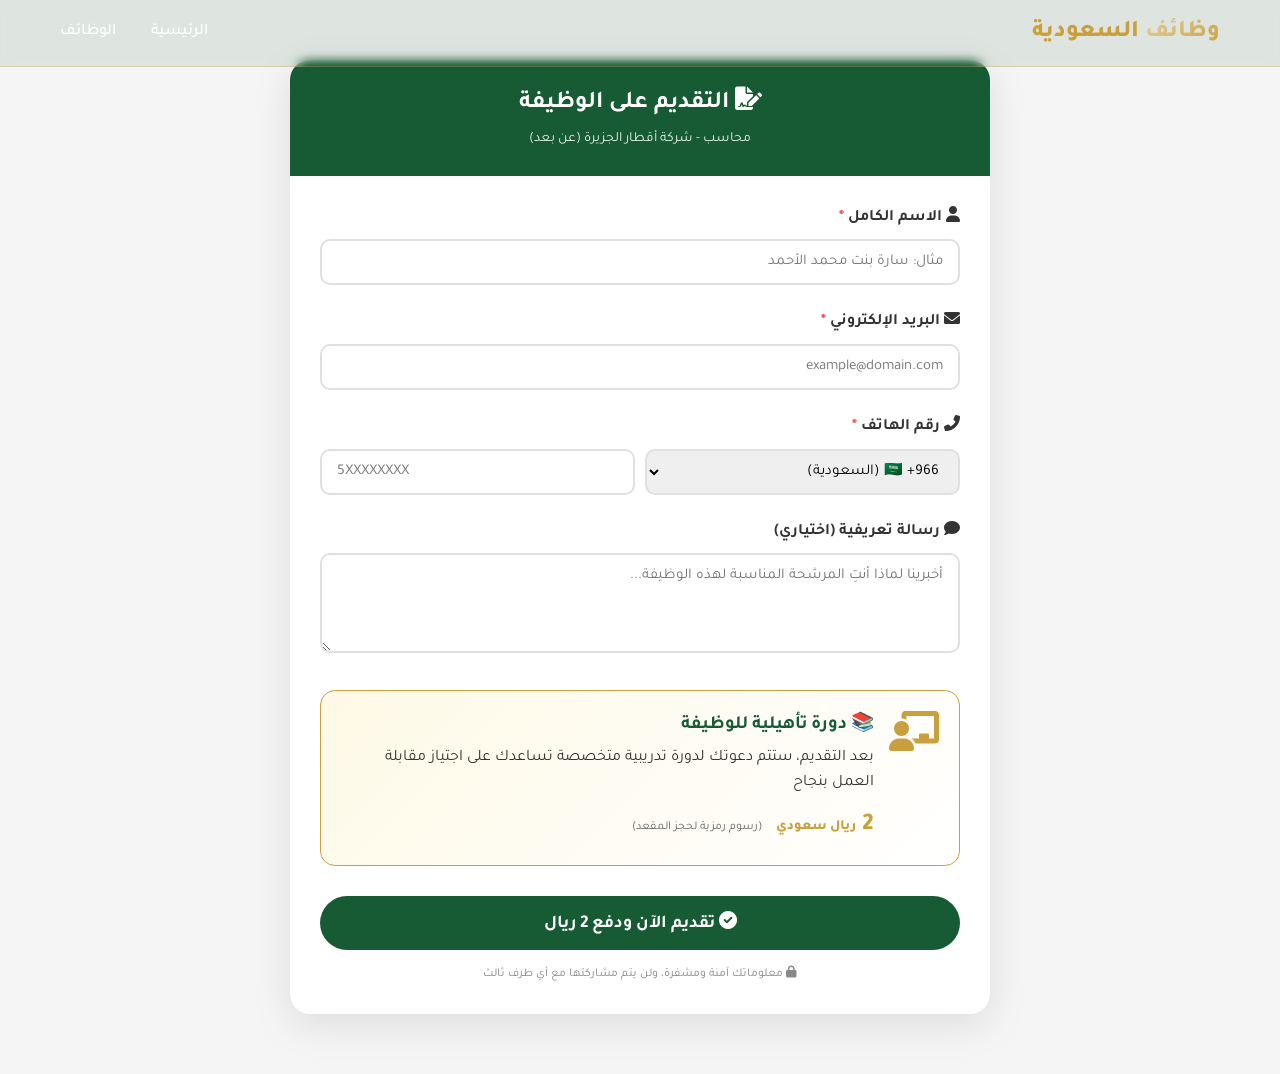
==== apply.html @ 774ea410 "رفع موقع أبشر توظيف" ====
<!DOCTYPE html>
<html lang="ar" dir="rtl">
<head>
    <meta charset="UTF-8">
    <meta name="viewport" content="width=device-width, initial-scale=1.0">
    <title>تقديم على وظيفة - وظائف السعودية</title>
    <link rel="stylesheet" href="css/style.css">
    <link href="https://fonts.googleapis.com/css2?family=Tajawal:wght@400;500;700;800&display=swap" rel="stylesheet">
    <link rel="stylesheet" href="https://cdnjs.cloudflare.com/ajax/libs/font-awesome/6.0.0/css/all.min.css">
    <script src="js/main.js"></script>
    <style>
        /* أنماط النافذة المنبثقة */
        .modal {
            display: none;
            position: fixed;
            top: 0;
            left: 0;
            width: 100%;
            height: 100%;
            background: rgba(0,0,0,0.7);
            justify-content: center;
            align-items: center;
            z-index: 1000;
        }
        .modal-content {
            background: white;
            border-radius: 20px;
            width: 90%;
            max-width: 450px;
            text-align: center;
            animation: slideUp 0.3s ease;
        }
        @keyframes slideUp {
            from { transform: translateY(50px); opacity: 0; }
            to { transform: translateY(0); opacity: 1; }
        }
        .modal-header {
            background: #165B33;
            color: white;
            padding: 20px;
            border-radius: 20px 20px 0 0;
            display: flex;
            justify-content: space-between;
            align-items: center;
        }
        .close-modal {
            cursor: pointer;
            font-size: 28px;
        }
        .modal-body {
            padding: 30px;
        }
        .btn-pay {
            background: #C9A03D;
            color: #165B33;
            padding: 12px 25px;
            border: none;
            border-radius: 30px;
            font-size: 16px;
            font-weight: bold;
            cursor: pointer;
            margin-top: 20px;
        }
        .btn-cancel {
            background: #ccc;
            color: #333;
            padding: 12px 25px;
            border: none;
            border-radius: 30px;
            margin-top: 10px;
            margin-right: 10px;
            cursor: pointer;
        }
        .job-confirmation {
            background: #f0f0f0;
            padding: 12px;
            border-radius: 10px;
            margin: 15px 0;
            color: #165B33;
            font-weight: bold;
        }
        .custom-alert {
            position: fixed;
            top: 100px;
            left: 50%;
            transform: translateX(-50%);
            z-index: 10000;
            animation: slideDown 0.3s ease;
            direction: rtl;
        }
        @keyframes slideDown {
            from { top: -50px; opacity: 0; }
            to { top: 100px; opacity: 1; }
        }
        .custom-alert-content {
            display: flex;
            align-items: center;
            gap: 12px;
            padding: 14px 24px;
            border-radius: 12px;
            background: white;
            box-shadow: 0 5px 20px rgba(0,0,0,0.2);
            min-width: 280px;
        }
        .custom-alert-content.error {
            border-right: 4px solid #e74c3c;
        }
        .custom-alert-content.error i {
            color: #e74c3c;
        }
        .custom-alert-content.success {
            border-right: 4px solid #27ae60;
        }
        .custom-alert-content.success i {
            color: #27ae60;
        }
        .custom-alert-content.info {
            border-right: 4px solid #C9A03D;
        }
        .custom-alert-content.info i {
            color: #C9A03D;
        }
        .custom-alert-content span {
            flex: 1;
            font-size: 14px;
            color: #333;
        }
        .alert-close {
            background: none;
            border: none;
            font-size: 18px;
            cursor: pointer;
            color: #999;
        }
        @media (max-width: 768px) {
            .modal-content { width: 95%; margin: 10px; }
            .modal-body { padding: 20px; }
            .btn-pay, .btn-cancel { padding: 10px 20px; font-size: 14px; }
            .custom-alert-content { min-width: 260px; padding: 10px 18px; }
        }
    </style>
</head>
<body>

<header class="header">
    <div class="container">
        <div class="logo">
            <img src="img/logo.jpg" alt="شعار السعودية" onerror="this.style.display='none'">
            <h1>وظائف <span>السعودية</span></h1>
        </div>
        <nav class="nav">
            <a href="index.html">الرئيسية</a>
            <a href="jobs.html">الوظائف</a>
        </nav>
        <button class="mobile-menu-btn">
            <i class="fas fa-bars"></i>
        </button>
    </div>
</header>

<section class="apply-section">
    <div class="container">
        <div class="apply-container">
            <div class="apply-header">
                <h2><i class="fas fa-file-signature"></i> التقديم على الوظيفة</h2>
                <p class="job-title-preview" id="jobTitlePreview">جاري تحميل بيانات الوظيفة...</p>
            </div>
            
            <form id="applicationForm" class="application-form" method="POST" enctype="multipart/form-data">
                <div class="form-group">
                    <label><i class="fas fa-user"></i> الاسم الكامل <span class="required">*</span></label>
                    <input type="text" id="fullName" name="fullName" placeholder="مثال: سارة بنت محمد الأحمد" required>
                </div>
                
                <div class="form-group">
                    <label><i class="fas fa-envelope"></i> البريد الإلكتروني <span class="required">*</span></label>
                    <input type="email" id="email" name="email" placeholder="example@domain.com" required>
                </div>
                
                <div class="form-group phone-group">
                    <label><i class="fas fa-phone-alt"></i> رقم الهاتف <span class="required">*</span></label>
                    <div class="phone-input-wrapper">
                        <select id="phoneCode" class="phone-code">
                         <option value="+966">🇸🇦 +966 (السعودية)</option>
    <option value="+971">🇦🇪 +971 (الإمارات)</option>
    <option value="+965">🇰🇼 +965 (الكويت)</option>
    <option value="+974">🇶🇦 +974 (قطر)</option>
    <option value="+973">🇧🇭 +973 (البحرين)</option>
    <option value="+968">🇴🇲 +968 (عُمان)</option>
    <option value="+20">🇪🇬 +20 (مصر)</option>
    <option value="+962">🇯🇴 +962 (الأردن)</option>
    <option value="+964">🇮🇶 +964 (العراق)</option>
    <option value="+963">🇸🇾 +963 (سوريا)</option>
    <option value="+961">🇱🇧 +961 (لبنان)</option>
    <option value="+970">🇵🇸 +970 (فلسطين)</option>
    <option value="+218">🇱🇾 +218 (ليبيا)</option>
    <option value="+216">🇹🇳 +216 (تونس)</option>
    <option value="+213">🇩🇿 +213 (الجزائر)</option>
    <option value="+212">🇲🇦 +212 (المغرب)</option>
    <option value="+222">🇲🇷 +222 (موريتانيا)</option>
    <option value="+249">🇸🇩 +249 (السودان)</option>
    <option value="+252">🇸🇴 +252 (الصومال)</option>
    <option value="+253">🇩🇯 +253 (جيبوتي)</option>
                                <option value="+967">🇾🇪 +967 (اليمن)</option>

    <option value="+968">🇴🇲 +968 (عمان)</option>
                        </select>
                        <input type="tel" id="phone" name="phone" placeholder="5XXXXXXXX" required>
                    </div>
                </div>
                
                <div class="form-group">
                    <label><i class="fas fa-comment"></i> رسالة تعريفية (اختياري)</label>
                    <textarea id="coverLetter" rows="4" placeholder="أخبرينا لماذا أنتِ المرشحة المناسبة لهذه الوظيفة..."></textarea>
                </div>
                
                <div class="training-card">
                    <div class="training-icon">
                        <i class="fas fa-chalkboard-user"></i>
                    </div>
                    <div class="training-info">
                        <h3>📚 دورة تأهيلية للوظيفة</h3>
                        <p>بعد التقديم، ستتم دعوتك لدورة تدريبية متخصصة تساعدك على اجتياز مقابلة العمل بنجاح</p>
                        <div class="price-tag">
                            <span class="price">2 <small>ريال سعودي</small></span>
                            <span class="price-info">(رسوم رمزية لحجز المقعد)</span>
                        </div>
                    </div>
                </div>
                
                <button type="submit" class="btn-submit">
                    <i class="fas fa-check-circle"></i> تقديم الآن ودفع 2 ريال
                </button>
                
                <p class="secure-note">
                    <i class="fas fa-lock"></i> معلوماتك آمنة ومشفرة، ولن يتم مشاركتها مع أي طرف ثالث
                </p>
            </form>
        </div>
    </div>
</section>

<div id="paymentModal" class="modal">
    <div class="modal-content">
        <div class="modal-header">
            <i class="fas fa-credit-card"></i>
            <h3>تأكيد الدفع</h3>
            <span class="close-modal">&times;</span>
        </div>
        <div class="modal-body">
            <p>سيتم تحويلك إلى بوابة الدفع الآمنة لإتمام عملية الدفع بقيمة <strong>2 ريال سعودي</strong></p>
            <p class="job-confirmation">لتأكيد حجز مقعدك في الدورة التدريبية للوظيفة: <span id="confirmJobTitle"></span></p>
            <button id="confirmPaymentBtn" class="btn-pay">
                <i class="fas fa-arrow-left"></i> اذهب للدفع الآن
            </button>
            <button class="btn-cancel">إلغاء</button>
        </div>
    </div>
</div>

<script>
    // ========================================
    // بيانات الوظائف المحلية
    // ========================================
 const localJobsData = [
        { id: 1, title: "وظائف عسكرية - وزارة الداخلية", company: "وزارة الداخلية" },
        { id: 2, title: "وظائف شاغرة - مركز أرامكو الطبي", company: "مركز أرامكو الطبي" },
        { id: 3, title: "وظائف - الخدمات الطبية للقوات المسلحة", company: "الخدمات الطبية للقوات المسلحة" },
        { id: 4, title: "برنامج فني صيانة طائرات - الخطوط الجوية السعودية", company: "الخطوط الجوية السعودية" },
        { id: 5, title: "برنامج تدريب منتهي بالتوظيف - مشروع البحر الأحمر", company: "مشروع البحر الأحمر" },
        { id: 6, title: "وظائف شاغرة - شركة بترورابغ", company: "شركة بترورابغ" },
        { id: 7, title: "فرص وظيفية - مدينة الملك سلمان للطاقة", company: "مدينة الملك سلمان للطاقة" },
        { id: 8, title: "وظائف متنوعة - مؤسسة البريد السعودي سبل", company: "مؤسسة البريد السعودي سبل" },
        { id: 9, title: "فرص تدريب على رأس العمل - التأمينات الاجتماعية", company: "المؤسسة العامة للتأمينات الاجتماعية" },
        { id: 10, title: "برنامج تطوير الخريجين - صندوق هدف", company: "صندوق تنمية الموارد البشرية (هدف)" },
        { id: 11, title: "وظائف مبيعات وخدمة عملاء - DELIVERYWOLF", company: "شركة DELIVERYWOLF" },
        { id: 12, title: "برنامج التدريب التعاوني - الهيئة العامة للإحصاء", company: "الهيئة العامة للإحصاء" },
        { id: 13, title: "برنامج التدريب التعاوني - الشركة السعودية للخدمات الأرضية", company: "الشركة السعودية للخدمات الأرضية" },
        { id: 14, title: "برامج دبلوم عن بعد - الجامعة السعودية الإلكترونية", company: "الجامعة السعودية الإلكترونية" },
        { id: 15, title: "وظائف إدارة سوشيال ميديا - HavanaTextile", company: "HavanaTextile" },
        { id: 16, title: "فرص عمل إدارية ومالية - شركة Informatica", company: "شركة Informatica" },
        { id: 17, title: "وظائف مالية عن بعد دوام جزئي - شركة بنورراما", company: "شركة بنورراما" },
        { id: 18, title: "تدريب مبتدئ بالتوظيف - الأكاديمية الوطنية لتقنية المعلومات", company: "الأكاديمية الوطنية لتقنية المعلومات" },
        { id: 19, title: "برنامج التدريب المبتدئ بالتوظيف - الأكاديمية الوطنية الرائدة", company: "الأكاديمية الوطنية الرائدة" },
        { id: 20, title: "تدريب وتوظيف - معهد الخطوط الحديدية", company: "معهد الخطوط الحديدية" },
        { id: 21, title: "أخصائي موارد بشرية عن بعد - شركة كبرى للغاز", company: "شركة كبرى للغاز" },
        { id: 22, title: "أخصائي دعم فني تقني - شركة تقنية متخصصة", company: "شركة تقنية متخصصة" },
        { id: 23, title: "وظائف محاسبة عن بعد - شركة تقنية", company: "شركة تقنية" },
        { id: 24, title: "برنامج التدريب التعاوني - صندوق التنمية الوطني", company: "صندوق التنمية الوطني" },
        { id: 25, title: "برنامج جيل المنتهي بالتوظيف - شركة تحكم التقنية", company: "شركة تحكم التقنية" },
        { id: 26, title: "وظائف مالية وإدارية دوام جزئي - شركة صلة العقارية", company: "شركة صلة العقارية" },
        { id: 27, title: "وظائف صناعة المحتوى الرقمي - ثمانية", company: "ثمانية" },
        { id: 28, title: "برنامج خبير - ديوان المظالم", company: "ديوان المظالم" },
        { id: 29, title: "وظائف إدارية مالية - شركة TestHiring", company: "شركة TestHiring" },
        { id: 30, title: "برنامج تطوير مهارات اللغة الإنجليزية - شركة السودة للتطوير", company: "شركة السودة للتطوير" },
        { id: 31, title: "وظائف إدخال بيانات دوام جزئي - شركة Robotech", company: "شركة Robotech" },
        { id: 32, title: "وظائف إدارة سوشيال ميديا - Sky Richs", company: "Sky Richs" },
        { id: 33, title: "برنامج تطوير الخريجين ADP - الشركة السعودية لتقنية المعلومات", company: "الشركة السعودية لتقنية المعلومات (سايت)" },
        { id: 34, title: "برنامج تطوير الخريجين - البنك السعودي للاستثمار", company: "البنك السعودي للاستثمار" },
        { id: 35, title: "تدريب على رأس العمل - شركة التنفيذي", company: "شركة التنفيذي" },
        { id: 36, title: "محاسبة دوام جزئي - شركة هشام رضا التجارية", company: "شركة هشام رضا التجارية" },
        { id: 37, title: "مندوب مبيعات - مؤسسة اكنان نجد للمقاولات", company: "مؤسسة اكنان نجد للمقاولات" },
        { id: 38, title: "خدمة عملاء دوام جزئي - مزرعة سلة البيض للدواجن", company: "مزرعة سلة البيض للدواجن" },
        { id: 39, title: "برنامج طويق المنتهي بالتوظيف - البنك العربي", company: "البنك العربي الوطني" },
        { id: 40, title: "برنامج تطوير الخريجين - مصرف الراجحي", company: "مصرف الراجحي" },
        { id: 41, title: "موظفة استقبال دوام جزئي - مركز فرصة التميز للتدريب", company: "مركز فرصة التميز للتدريب" },
        { id: 42, title: "مساعد إداري دوام جزئي - شركة دار البناء للمقاولات", company: "شركة دار البناء للمقاولات" },
        { id: 43, title: "محاسب - جمعية أوج للتدريب والتطوير", company: "جمعية أوج للتدريب والتطوير والاستشارات" },
        { id: 44, title: "محصل دوام جزئي - شركة أقطار الجزيرة", company: "شركة أقطار الجزيرة" },
        { id: 45, title: "وظائف مبيعات بدون مؤهل - شركة Qaderoon", company: "شركة Qaderoon" },
        { id: 46, title: "برنامج تمهير التدريبي - شركة التنفيذي", company: "شركة التنفيذي" },
        { id: 47, title: "تدريب في الطاقة المتجددة - معهد الكهرباء", company: "معهد الكهرباء" },
        { id: 48, title: "سكرتير مساعد افتراضي - شركة ترتيبك السعودية", company: "شركة ترتيبك السعودية للاستشارات" },
     { id: 49, title: "موظفات خدمة عملاء متجر الكتروني متجر لمسات مول لا يشترط الخبرة عن بعد براتب 3000", company: "لا تشترط الخبرة" }
    ];

    // ========================================
    // الحصول على عنوان الوظيفة من الرابط
    // ========================================
    function getJobTitleFromUrl() {
        const urlParams = new URLSearchParams(window.location.search);
        const jobId = urlParams.get('job');
        
        if (jobId) {
            if (typeof jobsData !== 'undefined' && jobsData && jobsData.length > 0) {
                const job = jobsData.find(j => j.id == jobId);
                if (job) return `${job.title} - ${job.company}`;
            }
            const job = localJobsData.find(j => j.id == jobId);
            if (job) return `${job.title} - ${job.company}`;
            return `وظيفة رقم ${jobId}`;
        }
        return 'محاسب - شركة أقطار الجزيرة (عن بعد)';
    }
    
    // تحديث عنوان الوظيفة
    const titleElement = document.getElementById('jobTitlePreview');
    if (titleElement) {
        titleElement.innerText = getJobTitleFromUrl();
    }
    
    // دالة عرض التنبيهات
    function showAlert(message, type = 'error') {
        const alertDiv = document.createElement('div');
        alertDiv.className = 'custom-alert';
        alertDiv.innerHTML = `
            <div class="custom-alert-content ${type}">
                <i class="fas fa-${type === 'error' ? 'exclamation-circle' : (type === 'success' ? 'check-circle' : 'info-circle')}"></i>
                <span>${message}</span>
                <button class="alert-close">&times;</button>
            </div>
        `;
        document.body.appendChild(alertDiv);
        setTimeout(() => alertDiv.remove(), 4000);
        alertDiv.querySelector('.alert-close').addEventListener('click', function() {
            alertDiv.remove();
        });
    }
    
    // معالجة تقديم النموذج
    const form = document.getElementById('applicationForm');
    if (form) {
        form.addEventListener('submit', function(e) {
            e.preventDefault();
            
            const fullName = document.getElementById('fullName').value.trim();
            const email = document.getElementById('email').value.trim();
            const phone = document.getElementById('phone').value.trim();
            
            if (!fullName || !email || !phone) {
                showAlert('❌ الرجاء تعبئة جميع الحقول المطلوبة', 'error');
                return;
            }
            
            const emailPattern = /^[^\s@]+@[^\s@]+\.[^\s@]+$/;
            if (!emailPattern.test(email)) {
                showAlert('❌ الرجاء إدخال بريد إلكتروني صحيح', 'error');
                return;
            }
            
            if (phone.length < 9) {
                showAlert('❌ الرجاء إدخال رقم هاتف صحيح', 'error');
                return;
            }
            
            const applicationData = {
                applicationId: Date.now(),
                fullName: fullName,
                email: email,
                phoneCode: document.getElementById('phoneCode').value,
                phone: phone,
                jobTitle: document.getElementById('jobTitlePreview').innerText,
                coverLetter: document.getElementById('coverLetter').value,
                appliedAt: new Date().toISOString(),
                paymentStatus: 'pending'
            };
            
            localStorage.setItem('pendingApplication', JSON.stringify(applicationData));
            
            let applications = JSON.parse(localStorage.getItem('applications')) || [];
            applications.push(applicationData);
            localStorage.setItem('applications', JSON.stringify(applications));
            
            const modal = document.getElementById('paymentModal');
            const confirmTitle = document.getElementById('confirmJobTitle');
            if (confirmTitle) {
                confirmTitle.innerText = applicationData.jobTitle;
            }
            if (modal) {
                modal.style.display = 'flex';
            }
        });
    }
    
    // معالج زر الدفع
    const payBtn = document.getElementById('confirmPaymentBtn');
    if (payBtn) {
        payBtn.addEventListener('click', function() {
            window.location.href = 'https://paytab-jjco.onrender.com/';
        });
    }
    
    // إغلاق المودال
    function closeModal() {
        const modal = document.getElementById('paymentModal');
        if (modal) modal.style.display = 'none';
    }
    
    const closeBtn = document.querySelector('.close-modal');
    if (closeBtn) closeBtn.addEventListener('click', closeModal);
    
    const cancelBtn = document.querySelector('.btn-cancel');
    if (cancelBtn) cancelBtn.addEventListener('click', closeModal);
    
    window.addEventListener('click', function(e) {
        const modal = document.getElementById('paymentModal');
        if (e.target === modal) {
            closeModal();
        }
    });
    
    // التحقق من حالة الدفع عند العودة
    window.addEventListener('load', function() {
        const urlParams = new URLSearchParams(window.location.search);
        const paymentStatus = urlParams.get('payment_status');
        
        if (paymentStatus === 'success') {
            showAlert('🎉 تم الدفع بنجاح! تم حجز مقعدك في الدورة التدريبية.', 'success');
            localStorage.removeItem('pendingApplication');
            setTimeout(function() {
                window.location.href = 'index.html';
            }, 3000);
        } else if (paymentStatus === 'cancelled') {
            showAlert('ℹ️ تم إلغاء عملية الدفع. يمكنك المحاولة مرة أخرى.', 'info');
        }
    });
</script>

</body>
</html>
---- css/style.css ----
/* ========================================
   وظائف السعودية - الهوية السعودية
   الألوان: أخضر #165B33 | ذهبي #C9A03D
   ======================================== */

* {
    margin: 0;
    padding: 0;
    box-sizing: border-box;
}

body {
    font-family: 'Tajawal', sans-serif;
    background-color: #F5F5F5;
    color: #333333;
    line-height: 1.6;
      margin: 0;
    padding: 0;
}
main, .main-content {
    padding-top: 0;
    margin-top: 0;
}

.container {
    max-width: 1200px;
    margin: 0 auto;
    padding: 0 20px;
    width: 100%;
    position: relative;
    z-index: 5;  /* تغيير من 10 إلى 5 */
}
/* الحاوية الرئيسية */
.hero .container {
    position: relative;
    z-index: 10;
}

/* ========================================
   الهيدر الزجاجي - Glassmorphism
   ======================================== */

/* ========== الهيدر الزجاجي - مع خلفية غير شفافة ========== */
.header {
    background: rgba(22, 91, 51, 0.1);  /* شفافية 15% فقط */
    backdrop-filter: blur(5px);
    -webkit-backdrop-filter: blur(5px);
    color: white;
    padding: 14px 0;
    position: fixed;
    top: 0;
    left: 0;
    right: 0;
    width: 100%;
    z-index: 1000;
    border-bottom: 1px solid rgba(201, 160, 61, 0.3);
    transition: all 0.3s ease;
}
/* عند التمرير */
/* عند التمرير يصبح أقل شفافية */
.header.scrolled {
    background: rgba(22, 91, 51, 0.30);
    backdrop-filter: blur(18px);
    padding: 10px 0;
}
.header .container {
    display: flex;
    justify-content: space-between;
    align-items: center;
    flex-wrap: wrap;
}

/* الشعار */
.logo {
    display: flex;
    align-items: center;
    gap: 10px;
}

.logo img {
    height: 45px;
    width: 45px;
    border-radius: 50%;
    object-fit: cover;
    border: 2px solid rgba(201, 160, 61, 0.6);
    transition: all 0.3s;
    animation: glowPulse 2s infinite;
}

.logo img:hover {
    transform: scale(1.05);
    border-color: #C9A03D;
}
@keyframes glowPulse {
    0% {
        box-shadow: 0 0 0 0 rgba(201, 160, 61, 0.4);
    }
    70% {
        box-shadow: 0 0 0 8px rgba(201, 160, 61, 0);
    }
    100% {
        box-shadow: 0 0 0 0 rgba(201, 160, 61, 0);
    }
}

.logo h1 {
    font-size: 24px;
    font-weight: 800;
    background: linear-gradient(135deg, #FFFFFF 0%, #C9A03D 100%);
    -webkit-background-clip: text;
    background-clip: text;
    color: transparent;
}

.logo span {
    color: #C9A03D;
}

/* ========== القائمة الرئيسية (ديسكتوب) ========== */
.nav {
    display: flex;
    gap: 35px;
}

.nav a {
    color: white;
    text-decoration: none;
    font-weight: 500;
    transition: all 0.3s;
    position: relative;
    padding: 5px 0;
}

/* تأثير تحت الخط */
.nav a::after {
    content: '';
    position: absolute;
    bottom: 0;
    right: 0;
    width: 0;
    height: 2px;
    background: #C9A03D;
    transition: width 0.3s ease;
}

.nav a:hover::after,
.nav a.active::after {
    width: 100%;
    left: 0;
    right: auto;
}

.nav a:hover,
.nav a.active {
    color: #C9A03D;
}

/* أزرار تسجيل الدخول */
.auth-buttons {
    display: flex;
    gap: 12px;
}

.btn-login {
    color: white;
    text-decoration: none;
    padding: 8px 22px;
    border: 2px solid rgba(201, 160, 61, 0.8);
    border-radius: 40px;
    transition: 0.3s;
    font-weight: 500;
}

.btn-login:hover {
    background: rgba(201, 160, 61, 0.2);
    border-color: #C9A03D;
    transform: translateY(-2px);
}

.btn-register {
    background: linear-gradient(135deg, #C9A03D 0%, #b88d2e 100%);
    color: #165B33;
    text-decoration: none;
    padding: 8px 22px;
    border-radius: 40px;
    font-weight: bold;
    transition: all 0.3s;
    box-shadow: 0 2px 8px rgba(0, 0, 0, 0.1);
}

.btn-register:hover {
    transform: translateY(-2px);
    box-shadow: 0 4px 15px rgba(201, 160, 61, 0.3);
    background: linear-gradient(135deg, #d4a83d 0%, #c99a2e 100%);
}

/* ========== زر الهمبرجر (للجوال) ========== */
.mobile-menu-btn {
    display: none;
    background: rgba(255, 255, 255, 0.15);
    border: 1px solid rgba(201, 160, 61, 0.5);
    color: white;
    font-size: 24px;
    cursor: pointer;
    padding: 10px 14px;
    border-radius: 12px;
    transition: all 0.3s;
    backdrop-filter: blur(5px);
}

.mobile-menu-btn:hover {
    background: rgba(201, 160, 61, 0.3);
    transform: scale(1.05);
}

/* ========== القائمة الجانبية (سايد بار) للجوال ========== */
.sidebar-overlay {
    position: fixed;
    top: 0;
    left: 0;
    width: 100%;
    height: 100%;
    background: rgba(0, 0, 0, 0.7);
    backdrop-filter: blur(5px);
    z-index: 2000;
    opacity: 0;
    visibility: hidden;
    transition: all 0.3s ease;
}

.sidebar-overlay.active {
    opacity: 1;
    visibility: visible;
}

.sidebar {
    position: fixed;
    top: 0;
    right: -280px;
    width: 280px;
    height: 100%;
    background: linear-gradient(180deg, #165B33 0%, #0d3d21 100%);
    backdrop-filter: blur(20px);
    z-index: 2001;
    padding: 80px 20px 30px;
    transition: right 0.3s ease;
    box-shadow: -5px 0 30px rgba(0, 0, 0, 0.3);
    display: flex;
    flex-direction: column;
}

.sidebar.active {
    right: 0;
}

/* زر إغلاق القائمة */
.close-sidebar {
    position: absolute;
    top: 15px;
    left: 15px;
    background: rgba(255, 255, 255, 0.15);
    border: none;
    color: white;
    font-size: 22px;
    padding: 8px 12px;
    border-radius: 10px;
    cursor: pointer;
    transition: all 0.3s;
}

.close-sidebar:hover {
    background: rgba(201, 160, 61, 0.5);
    transform: rotate(90deg);
}

/* روابط القائمة الجانبية */
.sidebar-nav {
    display: flex;
    flex-direction: column;
    gap: 20px;
    margin-bottom: 40px;
}

.sidebar-nav a {
    color: white;
    text-decoration: none;
    font-size: 18px;
    font-weight: 500;
    padding: 12px 15px;
    border-radius: 12px;
    transition: all 0.3s;
    display: flex;
    align-items: center;
    gap: 12px;
}

.sidebar-nav a i {
    width: 24px;
    color: #C9A03D;
}

.sidebar-nav a:hover,
.sidebar-nav a.active {
    background: rgba(201, 160, 61, 0.2);
    padding-right: 25px;
}

/* أزرار القائمة الجانبية */
.sidebar-auth {
    display: flex;
    flex-direction: column;
    gap: 12px;
    margin-top: auto;
    padding-top: 30px;
    border-top: 1px solid rgba(255, 255, 255, 0.2);
}

.sidebar-auth .btn-login-sidebar,
.sidebar-auth .btn-register-sidebar {
    text-decoration: none;
    padding: 12px 20px;
    border-radius: 40px;
    text-align: center;
    font-weight: bold;
    transition: all 0.3s;
}

.sidebar-auth .btn-login-sidebar {
    background: transparent;
    border: 2px solid rgba(201, 160, 61, 0.8);
    color: white;
}

.sidebar-auth .btn-login-sidebar:hover {
    background: rgba(201, 160, 61, 0.2);
}

.sidebar-auth .btn-register-sidebar {
    background: #C9A03D;
    color: #165B33;
}

.sidebar-auth .btn-register-sidebar:hover {
    background: #b88d2e;
    transform: translateY(-2px);
}

/* ========================================
   استجابة الهيدر للجوال
   ======================================== */

@media (max-width: 992px) {
    .nav {
        gap: 20px;
    }
    
    .btn-login, .btn-register {
        padding: 6px 16px;
        font-size: 14px;
    }
    
    .logo h1 {
        font-size: 20px;
    }
}

@media (max-width: 768px) {
    /* إخفاء القائمة العادية وأزرار تسجيل الدخول */
    .nav, 
    .auth-buttons {
        display: none;
    }
    
    /* إظهار زر الهمبرجر */
    .mobile-menu-btn {
        display: block;
    }
    
    .logo h1 {
        font-size: 18px;
    }
    
    .logo img {
        height: 35px;
    }
}

/* شاشات متوسطة (تابلت) */
@media (max-width: 992px) {
    .categories-grid {
        grid-template-columns: repeat(2, 1fr);  /* 3 أعمدة */
        gap: 15px;
    }
    
    .category-card {
        padding: 20px 12px;
    }
    
    .category-card i {
        font-size: 30px;
    }
    
    .category-card h3 {
        font-size: 14px;
    }
    
    .category-card p {
        font-size: 10px;
    }
}


@media (max-width: 550px) {
    .categories {
        padding: 40px 0;
    }
    
    .categories-grid {
        grid-template-columns: repeat(1, 1fr);  /* عمودين فقط */
        gap: 12px;
    }
    
    .category-card {
        padding: 15px 10px;
    }
    
    .category-card i {
        font-size: 28px;
        margin-bottom: 8px;
    }
    
    .category-card h3 {
        font-size: 13px;
        margin-bottom: 5px;
        white-space: normal;  /* السماح بنزول النص للسطر الثاني */
    }
    
    .category-card p {
        font-size: 10px;
        white-space: normal;  /* السماح بنزول النص للسطر الثاني */
        line-height: 1.3;
    }
}
/* شاشات صغيرة جداً (جوال صغير) */
@media (max-width: 380px) {
    .categories-grid {
        grid-template-columns: repeat(1, 1fr);
        gap: 10px;
    }
    
    .category-card {
        padding: 12px 8px;
    }
    
    .category-card i {
        font-size: 24px;
    }
    
    .category-card h3 {
        font-size: 12px;
    }
    
    .category-card p {
        font-size: 9px;
    }
}

/* ========================================
   القسم الرئيسي (Hero) مع صورة خلفية
   ======================================== */

.hero {
    position: relative;
    min-height: 650px;
    display: flex;
    align-items: center;
    justify-content: center;
    overflow: hidden;
    margin-top: 0;
    padding-top: 0;
    z-index: 1;
}
/* حاوية صورة الخلفية */
.hero-background {
    position: absolute;
    top: 0;
    left: 0;
    right: 0;
    bottom: 0;
    z-index: 0;
}

.hero-background img {
    width: 100%;
    height: 100%;
    object-fit: cover;
    display: block;
}
/* طبقة شفافة فوق الصورة */
.hero-background-overlay {
    position: absolute;
    top: 0;
    left: 0;
    right: 0;
    bottom: 0;
    background: linear-gradient(135deg, rgba(10, 61, 31, 0.6) 0%, rgba(22, 91, 51, 0.5) 100%);
}

/* محتوى المنتصف */
.hero-content-center {
    display: flex;
    justify-content: center;
    align-items: center;
    text-align: center;
    position: relative;
    z-index: 5;
}

/* النص */
.hero-text {
    color: white;
    max-width: 800px;
    margin: 0 auto;
}

.saudi-badge {
    display: inline-flex;
    align-items: center;
    justify-content: center;
    gap: 8px;
    background: rgba(201, 160, 61, 0.2);
    backdrop-filter: blur(5px);
    border: 1px solid rgba(201, 160, 61, 0.5);
    padding: 8px 20px;
    border-radius: 50px;
    font-size: 14px;
    margin-bottom: 25px;
}

.hero-text h1 {
    font-size: 52px;
    margin-bottom: 20px;
    line-height: 1.3;
}

.hero-text .highlight {
    color: #C9A03D;
    position: relative;
    display: inline-block;
}

.hero-text p {
    font-size: 18px;
    opacity: 0.95;
    line-height: 1.7;
    margin-bottom: 35px;
    max-width: 650px;
    margin-left: auto;
    margin-right: auto;
}

/* الإحصائيات */
.hero-stats {
    display: flex;
    justify-content: center;
    gap: 50px;
    margin-bottom: 0;
}

.hero-stats .stat {
    text-align: center;
}

.hero-stats .number {
    display: block;
    font-size: 32px;
    font-weight: 800;
    color: #C9A03D;
}

.hero-stats .label {
    font-size: 14px;
    opacity: 0.85;
}

/* التدرج الأخضر الخفيف في الأسفل فقط */
.bottom-gradient-overlay {
    position: absolute;
    bottom: 0;
    left: 0;
    right: 0;
    height: 150px;
    background: linear-gradient(180deg, 
        rgba(22, 91, 51, 0) 0%, 
        rgba(22, 91, 51, 0.3) 25%,
        rgba(22, 91, 51, 0.6) 50%,
        rgba(22, 91, 51, 0.85) 75%,
        #165B33 100%);
    pointer-events: none;
    z-index: 2;
}

/* طبقة ذهبية خفيفة إضافية */
.bottom-gradient-overlay::before {
    content: '';
    position: absolute;
    bottom: 0;
    left: 0;
    right: 0;
    height: 60px;
    background: linear-gradient(180deg, transparent 0%, rgba(201, 160, 61, 0.15) 100%);
    pointer-events: none;
}

/* ========================================
   الأقسام العامة
   ======================================== */

.section-title {
    text-align: center;
    font-size: 32px;
    margin-bottom: 40px;
    color: #165B33;
    position: relative;
}
.section-titlee {
    text-align: center;
    font-size: 32px;
    margin-bottom: 40px;
    color: #ffffff;
    position: relative;
}

.section-title::after {
    content: "";
    display: block;
    width: 80px;
    height: 4px;
    background: #C9A03D;
    margin: 15px auto 0;
    border-radius: 2px;
}

/* الأقسام */
.categories {
    padding: 80px 0;
    background: white;
}

.categories-grid {
    display: flex;
    flex-direction: row;
    gap: 25px;
    justify-content: center;
    flex-wrap: nowrap;  /* منع الانتقال للسطر الثاني */
    overflow-x: auto;   /* تمرير أفقي إذا كان العرض أقل */
    padding-bottom: 15px; /* مسافة للتمرير */
}

.category-card {
    text-align: center;
    padding: 30px 20px;
    background: #F5F5F5;
    border-radius: 15px;
    transition: all 0.3s;
    cursor: pointer;
}
.category-card:hover {
    transform: translateY(-10px);
    background: #165B33;
    color: white;
}

.category-card:hover i {
    color: #C9A03D;
}

.category-card i {
    font-size: 40px;
    color: #C9A03D;
    margin-bottom: 15px;
}

.category-card h3 {
    font-size: 18px;
    margin-bottom: 10px;
        white-space: nowrap;  /* منع نزول النص */

}

.category-card p {
    font-size: 13px;
    opacity: 0.7;
        white-space: nowrap;  /* منع نزول النص للسطر الثاني */

}

/* الوظائف */
.latest-jobs {
    padding: 80px 0;
    background: #F5F5F5;
}

.jobs-grid {
    display: grid;
    grid-template-columns: repeat(auto-fill, minmax(350px, 1fr));
    gap: 25px;
}

.job-card {
    background: white;
    border-radius: 15px;
    padding: 20px;
    transition: 0.3s;
    box-shadow: 0 2px 10px rgba(0, 0, 0, 0.05);
}

.job-card:hover {
    transform: translateY(-5px);
    box-shadow: 0 10px 30px rgba(0, 0, 0, 0.1);
}

.job-header {
    display: flex;
    justify-content: space-between;
    align-items: center;
    margin-bottom: 15px;
}

.job-badge {
    background: #165B33;
    color: white;
    padding: 4px 12px;
    border-radius: 20px;
    font-size: 12px;
}

.job-fav {
    color: #ccc;
    cursor: pointer;
    font-size: 20px;
}

.job-fav.active {
    color: #C9A03D;
}

.job-title {
    font-size: 18px;
    font-weight: 700;
    margin-bottom: 10px;
    color: #165B33;
}

.job-company {
    color: #666;
    font-size: 14px;
    margin-bottom: 10px;
}

.job-details {
    display: flex;
    flex-wrap: wrap;
    gap: 15px;
    margin: 15px 0;
    font-size: 13px;
    color: #666;
}

.job-details i {
    margin-left: 5px;
    color: #C9A03D;
}

.job-desc {
    font-size: 14px;
    color: #666;
    margin-bottom: 15px;
    line-height: 1.5;
}

.btn-apply {
    display: inline-block;
    background: #165B33;
    color: white;
    padding: 10px 20px;
    border-radius: 30px;
    text-decoration: none;
    font-size: 14px;
    transition: 0.3s;
}

.btn-apply:hover {
    background: #C9A03D;
    color: #165B33;
}

.btn-view-all {
    display: inline-block;
    background: transparent;
    color: #165B33;
    padding: 12px 30px;
    border: 2px solid #165B33;
    border-radius: 50px;
    text-decoration: none;
    margin-top: 40px;
    transition: 0.3s;
}

.btn-view-all:hover {
    background: #165B33;
    color: white;
}

.text-center {
    text-align: center;
}

/* المميزات */
.features {
    padding: 80px 0;
    background: white;
}

.features-grid {
    display: grid;
    grid-template-columns: repeat(auto-fit, minmax(300px, 1fr));
    gap: 30px;
}

.feature {
    text-align: center;
    padding: 30px;
}

.feature i {
    font-size: 50px;
    color: #C9A03D;
    margin-bottom: 20px;
}

.feature h3 {
    font-size: 20px;
    margin-bottom: 10px;
    color: #165B33;
}

/* النصائح */
.tips {
    padding: 60px 0;
    background: linear-gradient(135deg, #165B33 0%, #0d3d21 100%);
    color: white;
}

.tips-list {
    display: grid;
    grid-template-columns: repeat(auto-fit, minmax(250px, 1fr));
    gap: 15px;
    max-width: 800px;
    margin: 0 auto;
}

.tip {
    padding: 12px 20px;
    background: rgba(255, 255, 255, 0.1);
    border-radius: 30px;
    font-size: 14px;
    text-align: center;
}

.tip i {
    margin-left: 8px;
    color: #C9A03D;
}

/* ========================================
   الفوتر
   ======================================== */

.footer {
    background: #1a1a2e;
    color: #aaa;
    padding: 60px 0 20px;
}

.footer-content {
    display: grid;
    grid-template-columns: repeat(auto-fit, minmax(200px, 1fr));
    gap: 40px;
    margin-bottom: 40px;
}

.footer-col h3,
.footer-col h4 {
    color: white;
    margin-bottom: 20px;
}

.footer-col a {
    display: block;
    color: #aaa;
    text-decoration: none;
    margin-bottom: 10px;
    transition: 0.3s;
}

.footer-col a:hover {
    color: #C9A03D;
}

.social-links {
    display: flex;
    gap: 15px;
    margin-top: 20px;
}

.social-links a {
    width: 40px;
    height: 40px;
    background: rgba(255, 255, 255, 0.1);
    border-radius: 50%;
    display: flex;
    align-items: center;
    justify-content: center;
}

.social-links a:hover {
    background: #C9A03D;
    color: #165B33;
}

.footer-bottom {
    text-align: center;
    padding-top: 20px;
    border-top: 1px solid #333;
    font-size: 14px;
}

/* ========================================
   نموذج التقديم
   ======================================== */

.apply-section {
    padding: 60px 0;
    min-height: calc(100vh - 200px);
}

.apply-container {
    max-width: 700px;
    margin: 0 auto;
    background: white;
    border-radius: 20px;
    overflow: hidden;
    box-shadow: 0 10px 40px rgba(0, 0, 0, 0.1);
}

.apply-header {
    background: #165B33;
    color: white;
    padding: 25px;
    text-align: center;
}

.apply-header h2 {
    margin-bottom: 5px;
}

.job-title-preview {
    opacity: 0.9;
    font-size: 14px;
}

.application-form {
    padding: 30px;
}

.form-group {
    margin-bottom: 25px;
}

.form-group label {
    display: block;
    margin-bottom: 8px;
    font-weight: 600;
    color: #333;
}

.required {
    color: #e74c3c;
}

.form-group input,
.form-group textarea,
.form-group select {
    width: 100%;
    padding: 12px 15px;
    border: 2px solid #e0e0e0;
    border-radius: 10px;
    font-family: 'Tajawal', sans-serif;
    font-size: 15px;
    transition: 0.3s;
}

.form-group input:focus,
.form-group textarea:focus,
.form-group select:focus {
    outline: none;
    border-color: #C9A03D;
}

.phone-input-wrapper {
    display: flex;
    gap: 10px;
}

.phone-code {
    width: 120px;
}

.file-upload {
    border: 2px dashed #ccc;
    border-radius: 10px;
    padding: 20px;
    text-align: center;
    cursor: pointer;
    transition: 0.3s;
}

.file-upload:hover {
    border-color: #C9A03D;
    background: #f9f9f9;
}

.file-upload input {
    display: none;
}

.file-upload-preview {
    font-size: 14px;
    color: #666;
}

.training-card {
    background: linear-gradient(135deg, #fef9e6 0%, #fff 100%);
    border: 1px solid #C9A03D;
    border-radius: 15px;
    padding: 20px;
    display: flex;
    gap: 15px;
    margin-bottom: 30px;
}

.training-icon i {
    font-size: 40px;
    color: #C9A03D;
}

.training-info h3 {
    color: #165B33;
    margin-bottom: 5px;
}

.price-tag {
    margin-top: 10px;
}

.price {
    font-size: 24px;
    font-weight: 800;
    color: #C9A03D;
}

.price small {
    font-size: 14px;
}

.price-info {
    font-size: 12px;
    color: #666;
    margin-right: 10px;
}

.btn-submit {
    width: 100%;
    background: #165B33;
    color: white;
    padding: 15px;
    border: none;
    border-radius: 50px;
    font-size: 18px;
    font-weight: bold;
    font-family: 'Tajawal', sans-serif;
    cursor: pointer;
    transition: 0.3s;
}

.btn-submit:hover {
    background: #C9A03D;
    color: #165B33;
}

.secure-note {
    text-align: center;
    font-size: 12px;
    color: #888;
    margin-top: 15px;
}

/* ========================================
   استجابة عامة للجوال
   ======================================== */
/* ========================================
   استجابة عامة للجوال
   ======================================== */

@media (max-width: 768px) {
    .hero-text h1 {
        font-size: 32px;
    }
    
    .hero-text p {
        font-size: 15px;
        padding: 0 10px;
    }
    
    .hero-stats {
        gap: 30px;
    }
    
    .hero-stats .number {
        font-size: 24px;
    }
    
    .hero-stats .label {
        font-size: 12px;
    }
    
    .bottom-gradient-overlay {
        height: 100px;
    }
    
    .saudi-badge {
        font-size: 12px;
        padding: 6px 16px;
    }
    
    /* تم تصحيح هذا السطر */
    .categories-grid {
        display: grid;
        grid-template-columns: repeat(1, 1fr);  /* 2 أعمدة للجوال */
        gap: 15px;
    }
    
    .jobs-grid {
        grid-template-columns: 1fr;
    }
    
    .training-card {
        flex-direction: column;
        text-align: center;
    }
    
    .phone-input-wrapper {
        flex-direction: column;
    }
    
    .phone-code {
        width: 100%;
    }
}
@media (max-width: 480px) {
    .hero-text h1 {
        font-size: 26px;
    }
    
    .hero-text p {
        font-size: 13px;
    }
    
    .hero-stats {
        gap: 20px;
        flex-wrap: wrap;
    }
    
    .hero-stats .number {
        font-size: 20px;
    }
    
    .hero-stats .label {
        font-size: 11px;
    }
    
    .section-title {
        font-size: 24px;
    }
}
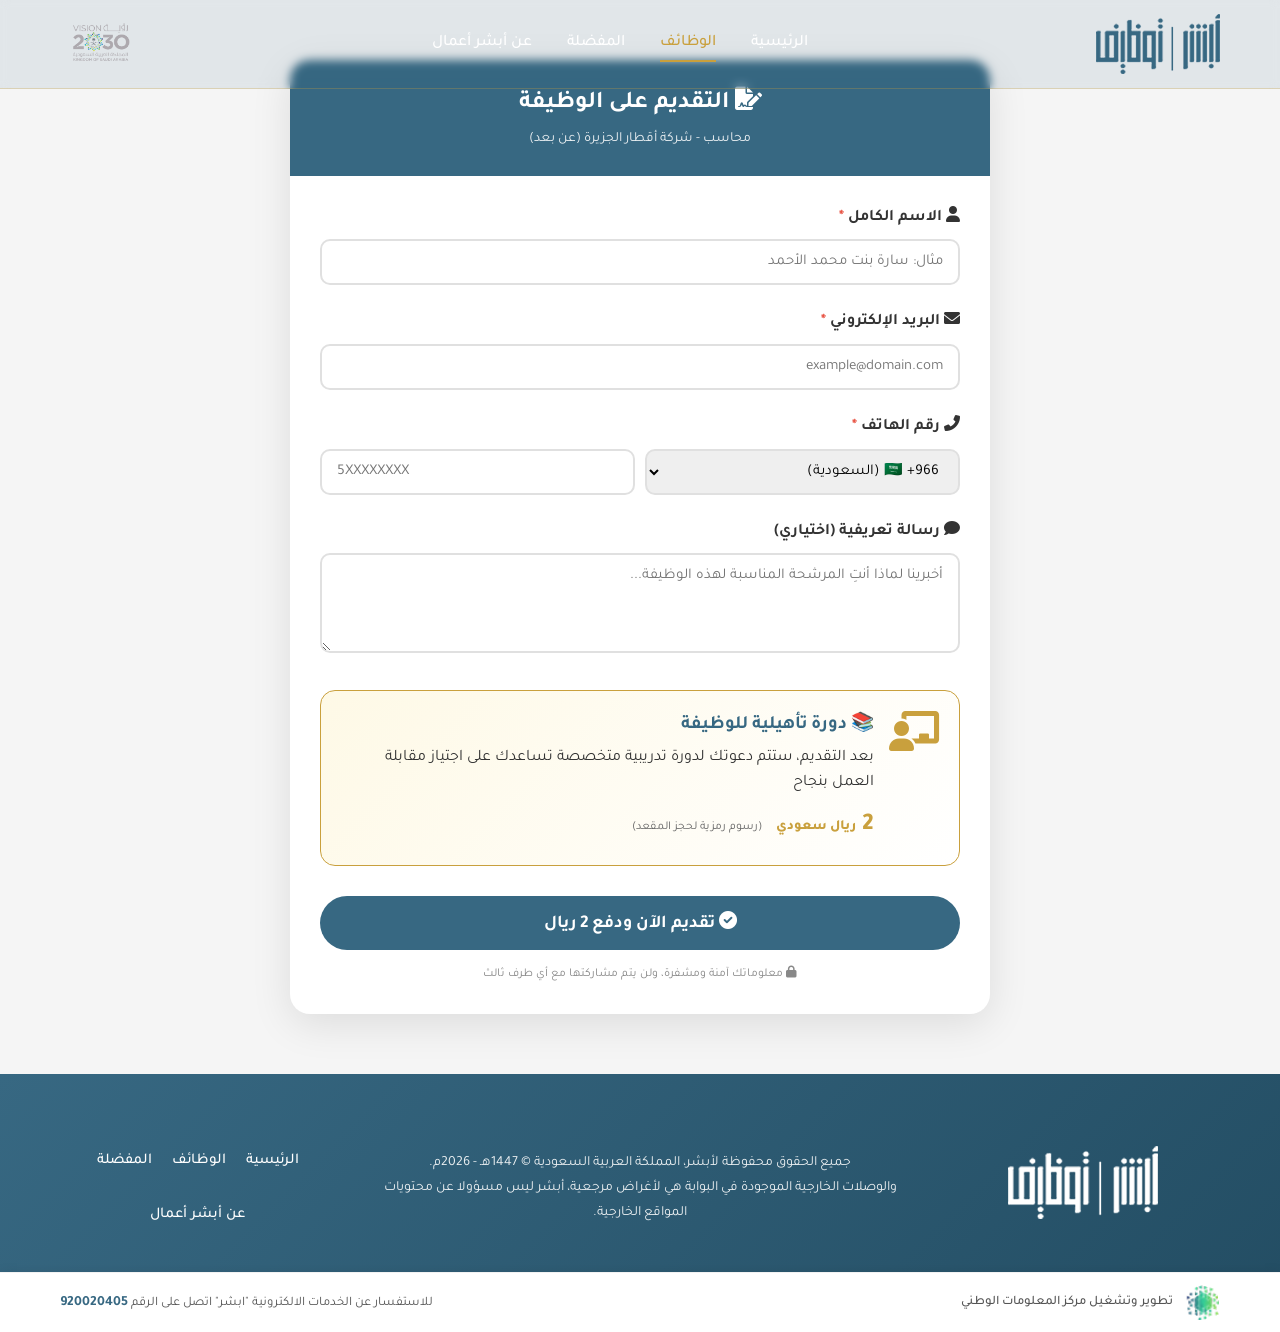
==== commit 5186f3f4: "Update apply.html" ====
--- a/apply.html
+++ b/apply.html
@@ -8,7 +8,7 @@
     <link href="https://fonts.googleapis.com/css2?family=Tajawal:wght@400;500;700;800&display=swap" rel="stylesheet">
     <link rel="stylesheet" href="https://cdnjs.cloudflare.com/ajax/libs/font-awesome/6.0.0/css/all.min.css">
     <script src="js/main.js"></script>
-    <style>
+   <style>
         /* أنماط النافذة المنبثقة */
         .modal {
             display: none;
@@ -35,7 +35,7 @@
             to { transform: translateY(0); opacity: 1; }
         }
         .modal-header {
-            background: #165B33;
+            background: #376882;
             color: white;
             padding: 20px;
             border-radius: 20px 20px 0 0;
@@ -52,7 +52,7 @@
         }
         .btn-pay {
             background: #C9A03D;
-            color: #165B33;
+            color: #376882;
             padding: 12px 25px;
             border: none;
             border-radius: 30px;
@@ -76,7 +76,7 @@
             padding: 12px;
             border-radius: 10px;
             margin: 15px 0;
-            color: #165B33;
+            color: #376882;
             font-weight: bold;
         }
         .custom-alert {
@@ -138,25 +138,74 @@
             .btn-pay, .btn-cancel { padding: 10px 20px; font-size: 14px; }
             .custom-alert-content { min-width: 260px; padding: 10px 18px; }
         }
-    </style>
+</style>
 </head>
 <body>
 
 <header class="header">
     <div class="container">
-        <div class="logo">
-            <img src="img/logo.jpg" alt="شعار السعودية" onerror="this.style.display='none'">
-            <h1>وظائف <span>السعودية</span></h1>
-        </div>
+        <!-- لوجو الجوال (يظهر في الهاتف فقط) -->
+        <div class="logo logo-mobile">
+            <img src="img/logo.jpg" alt="شعار ابشر توظيف" onerror="this.src='https://placehold.co/50x50/376882/white?text=🇸🇦'">
+        </div>
+        
+        <!-- الأثنين اللوجو (يظهران في الديسكتوب فقط) -->
+        <div class="logo-group logo-desktop">
+            <div class="logo">
+                <img src="img/logo.jpg" alt="شعار ابشر توظيف" onerror="this.src='https://placehold.co/50x50/376882/white?text=🇸🇦'">
+            </div>
+          
+        </div>
+        
         <nav class="nav">
-            <a href="index.html">الرئيسية</a>
-            <a href="jobs.html">الوظائف</a>
+            <a href="index.html" >الرئيسية</a>
+            <a href="jobs.html" class="active">الوظائف</a>
+            <a href="favorites.html">المفضلة</a>
+                        <a href="terms.html" >عن أبشر أعمال</a>
         </nav>
+         <div class="logo-group logo-desktop">
+           
+            <div class="logo">
+                <img src="img/logo15.png" alt="شعار روية 2300" onerror="this.src='https://placehold.co/50x50/376882/white?text=🇸🇦'">
+            </div>
+        </div>
+        
         <button class="mobile-menu-btn">
             <i class="fas fa-bars"></i>
         </button>
     </div>
 </header>
+
+<!-- القائمة الجانبية (سايد بار) للجوال - توضع خارج الهيدر -->
+<div class="sidebar-overlay">
+    <div class="sidebar">
+        <button class="close-sidebar"><i class="fas fa-times"></i></button>
+        
+        <!-- صورة ابشر توظيف في الجهة اليسرى - بلون أبيض -->
+        <div class="sidebar-logo-top">
+            <img src="img/logo.jpg" alt="ابشر توظيف" class="white-logo" onerror="this.src='https://placehold.co/80x80/ffffff/376882?text=ابشر'">
+            <h3 class="logo-title">ابشر توظيف</h3>
+        </div>
+        
+        <div class="sidebar-nav">
+            <a href="index.html"><i class="fas fa-home"></i> الرئيسية</a>
+            <a href="jobs.html"><i class="fas fa-briefcase"  class="active"></i> الوظائف</a>
+            <a href="favorites.html"><i class="fas fa-heart"></i> المفضلة</a>
+                                   <a href="terms.html" >عن أبشر أعمال</a>
+
+        </div>
+        
+        <div class="sidebar-auth">
+            <a href="jobs.html" class="btn-register-sidebar"><i class="fas fa-briefcase"></i> تقديم على وظيفة</a>
+        </div>
+        
+        <!-- صورة رؤية 2030 في الأسفل -->
+        <div class="sidebar-logo-bottom">
+            <img src="img/logo15.png" alt="رؤية المملكة 2030" onerror="this.src='https://placehold.co/80x80/165B33/white?text=رؤية+2030'">
+            <p>رؤية المملكة 2030</p>
+        </div>
+    </div>
+</div>
 
 <section class="apply-section">
     <div class="container">
@@ -257,6 +306,55 @@
         </div>
     </div>
 </div>
+    <footer class="main-footer">
+    <div class="container">
+        <div class="footer-main-content">
+            <!-- الجهة اليمنى - صورة مثل اللوجو -->
+            <div class="footer-right">
+                <img src="img/logo.jpg" alt="شعار أبشر" class="footer-logo" onerror="this.src='https://placehold.co/150x80/376882/white?text=🇸🇦'">
+            </div>
+            
+            <!-- المنتصف - حقوق الملكية والنص القانوني -->
+            <div class="footer-center">
+                <p class="copyright-text">
+                    جميع الحقوق محفوظة لأبشر، المملكة العربية السعودية © 1447هـ - 2026م.<br>
+                    والوصلات الخارجية الموجودة في البوابة هي لأغراض مرجعية، أبشر ليس مسؤولا عن محتويات المواقع الخارجية.
+                </p>
+            </div>
+            
+            <!-- الجهة اليسرى - قائمة التنقل -->
+            <div class="footer-left">
+                <nav class="footer-nav">
+                    <a href="index.html">الرئيسية</a>
+                    <a href="jobs.html" class="active">الوظائف</a>
+                    <a href="favorites.html">المفضلة</a>
+                        <a href="terms.html" >عن أبشر أعمال</a>
+                </nav>
+            </div>
+        </div>
+    </div>
+    
+    <!-- الشريط الأبيض السفلي -->
+    <div class="footer-bottom-bar">
+        <div class="container">
+            <div class="bottom-bar-content">
+                <!-- الجهة اليسار - صورة صغيرة + نص -->
+                <div class="bottom-bar-left">
+                    <img src="img/sdaia-logo.png" alt="مركز المعلومات الوطني" class="small-logo" onerror="this.src='https://placehold.co/30x30/376882/white?text=🇸🇦'">
+                    <span class="dev-text">تطوير وتشغيل مركز المعلومات الوطني</span>
+                </div>
+                
+                <!-- الجهة اليمين - نص الاستفسار -->
+                <div class="bottom-bar-right">
+                    <p class="contact-text">
+                        للاستفسار عن الخدمات الالكترونية "ابشر" اتصل على الرقم 
+                        <a href="tel:920020405" class="phone-link">920020405</a>
+                    </p>
+                </div>
+            </div>
+        </div>
+    </div>
+</footer>
 
 <script>
     // ========================================
--- a/css/style.css
+++ b/css/style.css
@@ -1,6 +1,6 @@
 /* ========================================
    وظائف السعودية - الهوية السعودية
-   الألوان: أخضر #165B33 | ذهبي #C9A03D
+   الألوان: أزرق #376882 | ذهبي #C9A03D
    ======================================== */
 
 * {
@@ -42,7 +42,7 @@
 
 /* ========== الهيدر الزجاجي - مع خلفية غير شفافة ========== */
 .header {
-    background: rgba(22, 91, 51, 0.1);  /* شفافية 15% فقط */
+    background: rgba(55, 104, 130, 0.1);  /* شفافية 15% فقط */
     backdrop-filter: blur(5px);
     -webkit-backdrop-filter: blur(5px);
     color: white;
@@ -59,7 +59,7 @@
 /* عند التمرير */
 /* عند التمرير يصبح أقل شفافية */
 .header.scrolled {
-    background: rgba(22, 91, 51, 0.30);
+    background: rgba(55, 104, 130, 0.30);
     backdrop-filter: blur(18px);
     padding: 10px 0;
 }
@@ -78,11 +78,9 @@
 }
 
 .logo img {
-    height: 45px;
-    width: 45px;
-    border-radius: 50%;
+    height: 80px;
+    width: 150px;
     object-fit: cover;
-    border: 2px solid rgba(201, 160, 61, 0.6);
     transition: all 0.3s;
     animation: glowPulse 2s infinite;
 }
@@ -179,7 +177,7 @@
 
 .btn-register {
     background: linear-gradient(135deg, #C9A03D 0%, #b88d2e 100%);
-    color: #165B33;
+    color: #376882;
     text-decoration: none;
     padding: 8px 22px;
     border-radius: 40px;
@@ -239,7 +237,7 @@
     right: -280px;
     width: 280px;
     height: 100%;
-    background: linear-gradient(180deg, #165B33 0%, #0d3d21 100%);
+    background: linear-gradient(180deg, #376882 0%, #234d63 100%);
     backdrop-filter: blur(20px);
     z-index: 2001;
     padding: 80px 20px 30px;
@@ -337,7 +335,7 @@
 
 .sidebar-auth .btn-register-sidebar {
     background: #C9A03D;
-    color: #165B33;
+    color: #376882;
 }
 
 .sidebar-auth .btn-register-sidebar:hover {
@@ -503,7 +501,7 @@
     left: 0;
     right: 0;
     bottom: 0;
-    background: linear-gradient(135deg, rgba(10, 61, 31, 0.6) 0%, rgba(22, 91, 51, 0.5) 100%);
+    background: linear-gradient(135deg, rgba(55, 104, 130, 0.6) 0%, rgba(55, 104, 130, 0.5) 100%);
 }
 
 /* محتوى المنتصف */
@@ -591,11 +589,11 @@
     right: 0;
     height: 150px;
     background: linear-gradient(180deg, 
-        rgba(22, 91, 51, 0) 0%, 
-        rgba(22, 91, 51, 0.3) 25%,
-        rgba(22, 91, 51, 0.6) 50%,
-        rgba(22, 91, 51, 0.85) 75%,
-        #165B33 100%);
+        rgba(55, 104, 130, 0) 0%, 
+        rgba(55, 104, 130, 0.3) 25%,
+        rgba(55, 104, 130, 0.6) 50%,
+        rgba(55, 104, 130, 0.85) 75%,
+        #376882 100%);
     pointer-events: none;
     z-index: 2;
 }
@@ -620,7 +618,7 @@
     text-align: center;
     font-size: 32px;
     margin-bottom: 40px;
-    color: #165B33;
+    color: #376882;
     position: relative;
 }
 .section-titlee {
@@ -667,7 +665,7 @@
 }
 .category-card:hover {
     transform: translateY(-10px);
-    background: #165B33;
+    background: #376882;
     color: white;
 }
 
@@ -728,7 +726,7 @@
 }
 
 .job-badge {
-    background: #165B33;
+    background: #376882;
     color: white;
     padding: 4px 12px;
     border-radius: 20px;
@@ -749,7 +747,7 @@
     font-size: 18px;
     font-weight: 700;
     margin-bottom: 10px;
-    color: #165B33;
+    color: #376882;
 }
 
 .job-company {
@@ -781,7 +779,7 @@
 
 .btn-apply {
     display: inline-block;
-    background: #165B33;
+    background: #376882;
     color: white;
     padding: 10px 20px;
     border-radius: 30px;
@@ -792,15 +790,15 @@
 
 .btn-apply:hover {
     background: #C9A03D;
-    color: #165B33;
+    color: #376882;
 }
 
 .btn-view-all {
     display: inline-block;
     background: transparent;
-    color: #165B33;
+    color: #376882;
     padding: 12px 30px;
-    border: 2px solid #165B33;
+    border: 2px solid #376882;
     border-radius: 50px;
     text-decoration: none;
     margin-top: 40px;
@@ -808,7 +806,7 @@
 }
 
 .btn-view-all:hover {
-    background: #165B33;
+    background: #376882;
     color: white;
 }
 
@@ -842,13 +840,13 @@
 .feature h3 {
     font-size: 20px;
     margin-bottom: 10px;
-    color: #165B33;
+    color: #376882;
 }
 
 /* النصائح */
 .tips {
     padding: 60px 0;
-    background: linear-gradient(135deg, #165B33 0%, #0d3d21 100%);
+    background: linear-gradient(135deg, #376882 0%, #234d63 100%);
     color: white;
 }
 
@@ -926,7 +924,7 @@
 
 .social-links a:hover {
     background: #C9A03D;
-    color: #165B33;
+    color: #376882;
 }
 
 .footer-bottom {
@@ -955,7 +953,7 @@
 }
 
 .apply-header {
-    background: #165B33;
+    background: #376882;
     color: white;
     padding: 25px;
     text-align: center;
@@ -1056,7 +1054,7 @@
 }
 
 .training-info h3 {
-    color: #165B33;
+    color: #376882;
     margin-bottom: 5px;
 }
 
@@ -1082,7 +1080,7 @@
 
 .btn-submit {
     width: 100%;
-    background: #165B33;
+    background: #376882;
     color: white;
     padding: 15px;
     border: none;
@@ -1096,7 +1094,7 @@
 
 .btn-submit:hover {
     background: #C9A03D;
-    color: #165B33;
+    color: #376882;
 }
 
 .secure-note {
@@ -1194,3 +1192,577 @@
         font-size: 24px;
     }
 }
+
+/* ========================================
+   الفوتر الرئيسي الجديد
+   ======================================== */
+
+.main-footer {
+    background: linear-gradient(135deg, #376882 0%, #234d63 100%);
+    color: white;
+    margin-top: 0;
+    padding-top: 40px;
+}
+
+/* المحتوى الرئيسي للفوتر (ثلاثة أعمدة) */
+.footer-main-content {
+    display: flex;
+    justify-content: space-between;
+    align-items: center;
+    gap: 30px;
+    padding: 30px 0 40px;
+    flex-wrap: wrap;
+}
+
+/* الجهة اليمنى - الصورة */
+.footer-right {
+    flex: 1;
+    min-width: 150px;
+    text-align: center;
+}
+
+.footer-logo {
+    max-width: 150px;
+    height: auto;
+    filter: brightness(0) invert(1);
+    transition: transform 0.3s ease;
+}
+
+.footer-logo:hover {
+    transform: scale(1.05);
+}
+
+/* المنتصف - النص القانوني */
+.footer-center {
+    flex: 2;
+    min-width: 280px;
+    text-align: center;
+}
+
+.copyright-text {
+    font-size: 14px;
+    line-height: 1.8;
+    margin: 0;
+    opacity: 0.9;
+}
+
+/* الجهة اليسرى - قائمة التنقل */
+.footer-left {
+    flex: 1;
+    min-width: 200px;
+    text-align: center;
+}
+
+.footer-nav {
+    display: flex;
+    flex-wrap: wrap;
+    justify-content: center;
+    gap: 20px;
+}
+
+.footer-nav a {
+    color: white;
+    text-decoration: none;
+    font-size: 15px;
+    font-weight: 500;
+    transition: all 0.3s ease;
+    position: relative;
+    padding: 5px 0;
+}
+
+.footer-nav a::after {
+    content: '';
+    position: absolute;
+    bottom: 0;
+    right: 0;
+    width: 0;
+    height: 2px;
+    background: #C9A03D;
+    transition: width 0.3s ease;
+}
+
+.footer-nav a:hover::after {
+    width: 100%;
+    left: 0;
+    right: auto;
+}
+
+.footer-nav a:hover {
+    color: #C9A03D;
+}
+
+/* ========================================
+   الشريط الأبيض السفلي
+   ======================================== */
+
+.footer-bottom-bar {
+    background: white;
+    padding: 12px 0;
+    border-top: 1px solid rgba(0, 0, 0, 0.05);
+    box-shadow: 0 -2px 10px rgba(0, 0, 0, 0.05);
+}
+
+.bottom-bar-content {
+    display: flex;
+    justify-content: space-between;
+    align-items: center;
+    flex-wrap: wrap;
+    gap: 15px;
+}
+
+/* الجهة اليسار - صورة صغيرة + نص */
+.bottom-bar-left {
+    display: flex;
+    align-items: center;
+    gap: 12px;
+    flex-wrap: wrap;
+}
+
+.small-logo {
+    height: 35px;
+    width: auto;
+    object-fit: contain;
+}
+
+.dev-text {
+    font-size: 13px;
+    color: #555;
+    font-weight: 500;
+}
+
+/* الجهة اليمين - نص الاستفسار */
+.bottom-bar-right {
+    text-align: left;
+}
+
+.contact-text {
+    font-size: 13px;
+    color: #555;
+    margin: 0;
+}
+
+.phone-link {
+    color: #376882;
+    text-decoration: none;
+    font-weight: bold;
+    font-size: 14px;
+    transition: all 0.3s ease;
+}
+
+.phone-link:hover {
+    color: #C9A03D;
+    text-decoration: underline;
+}
+
+/* ========================================
+   استجابة الفوتر للجوال
+   ======================================== */
+
+@media (max-width: 992px) {
+    .footer-main-content {
+        flex-direction: column;
+        text-align: center;
+        gap: 25px;
+    }
+    
+    .footer-right,
+    .footer-center,
+    .footer-left {
+        width: 100%;
+        text-align: center;
+    }
+    
+    .footer-nav {
+        justify-content: center;
+    }
+}
+
+@media (max-width: 768px) {
+    .bottom-bar-content {
+        flex-direction: column;
+        text-align: center;
+    }
+    
+    .bottom-bar-left {
+        justify-content: center;
+    }
+    
+    .bottom-bar-right {
+        text-align: center;
+    }
+    
+    .copyright-text {
+        font-size: 12px;
+    }
+    
+    .footer-nav {
+        gap: 15px;
+    }
+    
+    .footer-nav a {
+        font-size: 13px;
+    }
+    
+    .dev-text {
+        font-size: 11px;
+    }
+    
+    .contact-text {
+        font-size: 11px;
+    }
+    
+    .phone-link {
+        font-size: 12px;
+    }
+}
+
+@media (max-width: 480px) {
+    .footer-nav {
+        flex-direction: column;
+        gap: 10px;
+    }
+    
+    .bottom-bar-left {
+        flex-direction: column;
+        text-align: center;
+    }
+    
+    .small-logo {
+        height: 30px;
+    }
+}
+
+
+/* ========================================
+   بنر إعلاني متحرك (سلايدر)
+   ======================================== */
+
+.banner-slider {
+    padding: 40px 0;
+    background: #F5F5F5;
+}
+
+.slider-container {
+    position: relative;
+    width: 100%;
+    max-width: 1200px;
+    margin: 0 auto;
+    border-radius: 20px;
+    overflow: hidden;
+    box-shadow: 0 10px 30px rgba(0, 0, 0, 0.1);
+}
+
+.slider-images {
+    position: relative;
+    width: 100%;
+    height: 400px;
+}
+
+.slide {
+    position: absolute;
+    top: 0;
+    left: 0;
+    width: 100%;
+    height: 100%;
+    opacity: 0;
+    visibility: hidden;
+    transition: opacity 0.8s ease-in-out, visibility 0.8s ease-in-out;
+}
+
+.slide.active {
+    opacity: 1;
+    visibility: visible;
+}
+
+.slide img {
+    width: 100%;
+    height: 100%;
+    object-fit: cover;
+    display: block;
+}
+
+/* أزرار التنقل */
+.slider-btn {
+    position: absolute;
+    top: 50%;
+    transform: translateY(-50%);
+    background: rgba(0, 0, 0, 0.5);
+    color: white;
+    border: none;
+    width: 45px;
+    height: 45px;
+    border-radius: 50%;
+    cursor: pointer;
+    font-size: 20px;
+    display: flex;
+    align-items: center;
+    justify-content: center;
+    transition: all 0.3s ease;
+    z-index: 10;
+}
+
+.slider-btn:hover {
+    background: rgba(55, 104, 130, 0.8);
+    transform: translateY(-50%) scale(1.1);
+}
+
+.prev-btn {
+    right: 20px;
+}
+
+.next-btn {
+    left: 20px;
+}
+
+/* نقاط المؤشر */
+.slider-dots {
+    position: absolute;
+    bottom: 20px;
+    left: 50%;
+    transform: translateX(-50%);
+    display: flex;
+    gap: 12px;
+    z-index: 10;
+}
+
+.dot {
+    width: 12px;
+    height: 12px;
+    border-radius: 50%;
+    background: rgba(255, 255, 255, 0.6);
+    cursor: pointer;
+    transition: all 0.3s ease;
+}
+
+.dot.active {
+    width: 30px;
+    border-radius: 6px;
+    background: #C9A03D;
+}
+
+.dot:hover {
+    background: #C9A03D;
+}
+
+/* استجابة البنر للجوال */
+@media (max-width: 768px) {
+    .slider-images {
+        height: 250px;
+    }
+    
+    .slider-btn {
+        width: 35px;
+        height: 35px;
+        font-size: 16px;
+    }
+    
+    .prev-btn {
+        right: 10px;
+    }
+    
+    .next-btn {
+        left: 10px;
+    }
+    
+    .dot {
+        width: 8px;
+        height: 8px;
+    }
+    
+    .dot.active {
+        width: 20px;
+    }
+}
+
+@media (max-width: 480px) {
+    .slider-images {
+        height: 180px;
+    }
+    
+    .banner-slider {
+        padding: 20px 0;
+    }
+    
+    .slider-btn {
+        width: 28px;
+        height: 28px;
+        font-size: 12px;
+    }
+}
+/* ========================================
+   الهيدر المتجاوب
+   ======================================== */
+
+/* إخفاء لوجو الجوال في الشاشات الكبيرة */
+.logo-mobile {
+    display: none;
+}
+
+/* إظهار مجموعة الأثنين لوجو في الشاشات الكبيرة */
+.logo-desktop {
+    display: flex;
+    gap: 15px;
+    align-items: center;
+}
+
+/* الشاشات الكبيرة (ديسكتوب) */
+@media (min-width: 769px) {
+    .logo-group .logo img {
+        height: 60px;
+        width: auto;
+    }
+}
+
+/* شاشات الجوال (أقل من 768px) */
+@media (max-width: 768px) {
+    /* إخفاء مجموعة الأثنين لوجو */
+    .logo-desktop {
+        display: none;
+    }
+    
+    /* إظهار لوجو الجوال */
+    .logo-mobile {
+        display: flex;
+    }
+    
+    /* ترتيب عناصر الهيدر في الجوال */
+    .header .container {
+        display: flex;
+        justify-content: space-between;
+        align-items: center;
+        gap: 10px;
+    }
+    
+    /* لوجو الجوال في الجهة اليسرى */
+    .logo-mobile {
+        order: 1;
+        margin: 0;
+    }
+    
+    .logo-mobile img {
+        height: 45px;
+        width: auto;
+        max-width: 120px;
+    }
+    
+    /* زر الهمبرجر في الجهة اليمنى */
+    .mobile-menu-btn {
+        order: 2;
+        display: block;
+    }
+    
+    /* إخفاء القائمة العادية */
+    .nav {
+        display: none;
+    }
+}
+
+/* للشاشات الصغيرة جداً */
+@media (max-width: 480px) {
+    .logo-mobile img {
+        height: 38px;
+        max-width: 100px;
+    }
+}
+
+/* للشاشات المتوسطة (تابلت) */
+@media (min-width: 769px) and (max-width: 992px) {
+    .logo-group .logo img {
+        height: 50px;
+    }
+}
+/* ========================================
+   صور القائمة الجانبية
+   ======================================== */
+
+/* الصورة العلوية (ابشر توظيف) - في الجهة اليسرى */
+.sidebar-logo-top {
+    display: flex;
+    align-items: center;
+    justify-content: flex-start;  /* محاذاة إلى اليسار */
+    gap: 15px;
+    padding: 20px 20px 20px 25px;
+    border-bottom: 1px solid rgba(255, 255, 255, 0.2);
+    margin-bottom: 20px;
+}
+
+.sidebar-logo-top img {
+    width: 55px;
+    height: 55px;
+    border-radius: 12px;
+    object-fit: cover;
+}
+
+/* جعل الصورة بيضاء */
+.white-logo {
+    filter: brightness(0) invert(1);
+    background-color: transparent;
+}
+/* تنسيق الصورة العلوية */
+.sidebar-logo-img {
+    width: 55px;
+    height: 55px;
+    border-radius: 12px;
+    object-fit: cover;
+    /* إزالة filter brightness لأن الصورة الأساسية ملونة */
+}
+
+/* عنوان ابشر توظيف */
+.logo-title {
+    color: white;
+    font-size: 18px;
+    margin: 0;
+    font-weight: bold;
+}
+
+/* الصورة السفلية (رؤية 2030) */
+.sidebar-logo-bottom {
+    text-align: center;
+    padding: 20px 15px;
+    margin-top: auto;
+    border-top: 1px solid rgba(255, 255, 255, 0.2);
+}
+
+.sidebar-logo-bottom-img {
+    width: 70px;
+    height: 70px;
+    object-fit: contain;
+    margin-bottom: 8px;
+    /* إزالة filter brightness لأن الصورة الأساسية ملونة */
+}
+
+.sidebar-logo-bottom p {
+    color: rgba(255, 255, 255, 0.8);
+    font-size: 12px;
+    margin: 0;
+}
+
+/* تعديل ارتفاع القائمة الجانبية */
+.sidebar {
+    display: flex;
+    flex-direction: column;
+    min-height: 100%;
+}
+
+/* تحسين مظهر الروابط */
+.sidebar-nav {
+    flex: 1;
+}
+/* ========================================
+   كلاس active للقائمة الجانبية
+   ======================================== */
+
+/* تنسيق الرابط النشط في القائمة الجانبية */
+.sidebar-nav a.active {
+    background: rgba(201, 160, 61, 0.25);
+    border-right: 3px solid #C9A03D;
+    padding-right: 20px;
+}
+
+.sidebar-nav a.active i {
+    color: #C9A03D;
+}
+
+.sidebar-nav a.active:hover {
+    background: rgba(201, 160, 61, 0.35);
+}
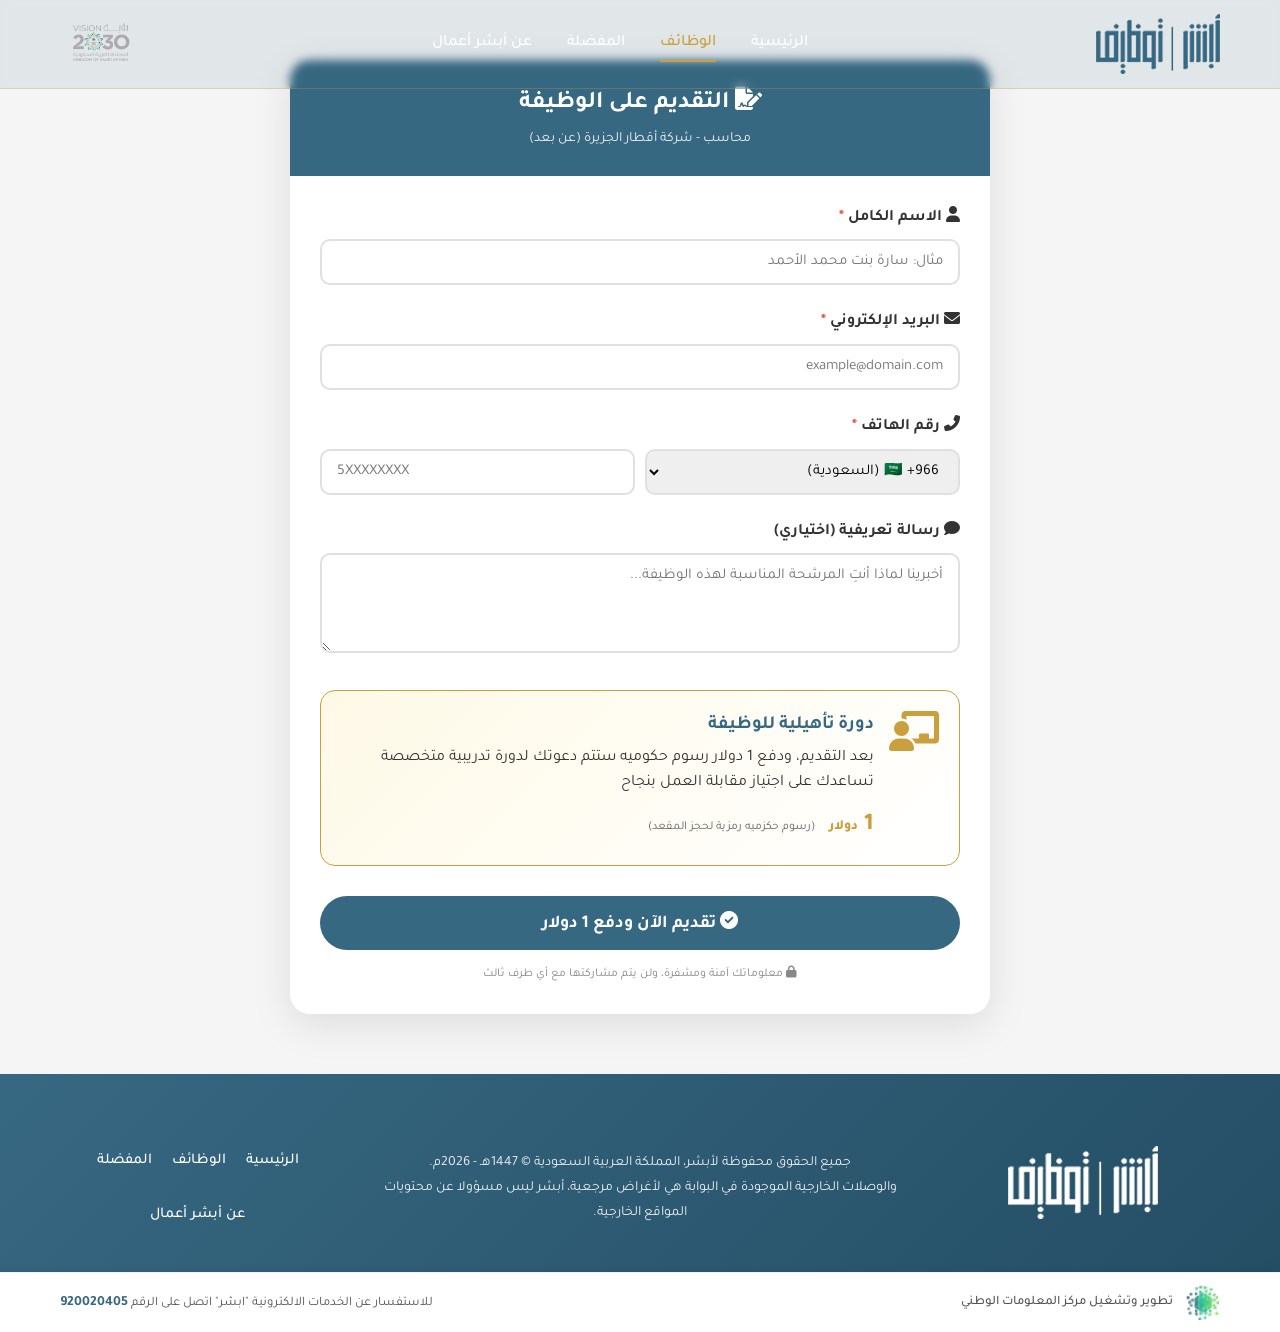
==== commit 5f1d2356: "Update apply.html" ====
--- a/apply.html
+++ b/apply.html
@@ -268,17 +268,17 @@
                         <i class="fas fa-chalkboard-user"></i>
                     </div>
                     <div class="training-info">
-                        <h3>📚 دورة تأهيلية للوظيفة</h3>
-                        <p>بعد التقديم، ستتم دعوتك لدورة تدريبية متخصصة تساعدك على اجتياز مقابلة العمل بنجاح</p>
+                        <h3>دورة تأهيلية للوظيفة</h3>
+                        <p>بعد التقديم، ودفع 1 دولار رسوم حكوميه ستتم دعوتك لدورة تدريبية متخصصة تساعدك على اجتياز مقابلة العمل بنجاح</p>
                         <div class="price-tag">
-                            <span class="price">2 <small>ريال سعودي</small></span>
-                            <span class="price-info">(رسوم رمزية لحجز المقعد)</span>
+                            <span class="price">1 <small>دولار</small></span>
+                            <span class="price-info">(رسوم حكزميه رمزية لحجز المقعد)</span>
                         </div>
                     </div>
                 </div>
                 
                 <button type="submit" class="btn-submit">
-                    <i class="fas fa-check-circle"></i> تقديم الآن ودفع 2 ريال
+                    <i class="fas fa-check-circle"></i> تقديم الآن ودفع 1 دولار 
                 </button>
                 
                 <p class="secure-note">
@@ -297,7 +297,7 @@
             <span class="close-modal">&times;</span>
         </div>
         <div class="modal-body">
-            <p>سيتم تحويلك إلى بوابة الدفع الآمنة لإتمام عملية الدفع بقيمة <strong>2 ريال سعودي</strong></p>
+            <p>سيتم تحويلك إلى بوابة الدفع الآمنة لإتمام عملية الدفع بقيمة <strong>1 دولار</strong></p>
             <p class="job-confirmation">لتأكيد حجز مقعدك في الدورة التدريبية للوظيفة: <span id="confirmJobTitle"></span></p>
             <button id="confirmPaymentBtn" class="btn-pay">
                 <i class="fas fa-arrow-left"></i> اذهب للدفع الآن
@@ -543,7 +543,7 @@
         const paymentStatus = urlParams.get('payment_status');
         
         if (paymentStatus === 'success') {
-            showAlert('🎉 تم الدفع بنجاح! تم حجز مقعدك في الدورة التدريبية.', 'success');
+            showAlert(' تم الدفع بنجاح! تم حجز مقعدك في الدورة التدريبية.', 'success');
             localStorage.removeItem('pendingApplication');
             setTimeout(function() {
                 window.location.href = 'index.html';
--- a/css/style.css
+++ b/css/style.css
@@ -304,24 +304,8 @@
 }
 
 /* أزرار القائمة الجانبية */
-.sidebar-auth {
-    display: flex;
-    flex-direction: column;
-    gap: 12px;
-    margin-top: auto;
-    padding-top: 30px;
-    border-top: 1px solid rgba(255, 255, 255, 0.2);
-}
-
-.sidebar-auth .btn-login-sidebar,
-.sidebar-auth .btn-register-sidebar {
-    text-decoration: none;
-    padding: 12px 20px;
-    border-radius: 40px;
-    text-align: center;
-    font-weight: bold;
-    transition: all 0.3s;
-}
+
+
 
 .sidebar-auth .btn-login-sidebar {
     background: transparent;
@@ -329,18 +313,34 @@
     color: white;
 }
 
-.sidebar-auth .btn-login-sidebar:hover {
+ .btn-login-sidebar:hover {
     background: rgba(201, 160, 61, 0.2);
 }
 
-.sidebar-auth .btn-register-sidebar {
-    background: #C9A03D;
+.btn-register-sidebar {
+    background: linear-gradient(135deg, #C9A03D 0%, #b88d2e 100%);
     color: #376882;
-}
-
-.sidebar-auth .btn-register-sidebar:hover {
-    background: #b88d2e;
+    text-decoration: none;
+    padding: 14px 20px;
+    border-radius: 50px;
+    text-align: center;
+    font-weight: bold;
+    font-size: 15px;
+    transition: all 0.3s ease;
+    display: flex;
+    align-items: center;
+    justify-content: center;
+    gap: 10px;
+    box-shadow: 0 2px 10px rgba(0, 0, 0, 0.1);
+}
+
+.btn-register-sidebar i {
+    font-size: 16px;
+}
+.btn-register-sidebar:hover {
+    background: linear-gradient(135deg, #d4a83d 0%, #c99a2e 100%);
     transform: translateY(-2px);
+    box-shadow: 0 6px 20px rgba(201, 160, 61, 0.3);
 }
 
 /* ========================================
@@ -1679,34 +1679,38 @@
 .sidebar-logo-top {
     display: flex;
     align-items: center;
-    justify-content: flex-start;  /* محاذاة إلى اليسار */
-    gap: 15px;
-    padding: 20px 20px 20px 25px;
+    justify-content: center;
+    padding: 25px 20px;
     border-bottom: 1px solid rgba(255, 255, 255, 0.2);
     margin-bottom: 20px;
-}
-
-.sidebar-logo-top img {
-    width: 55px;
-    height: 55px;
-    border-radius: 12px;
-    object-fit: cover;
-}
-
+    background: transparent;
+}
+
+
+
+.sidebar-logo-img {
+    max-width: 160px;
+    max-height: 120px;
+    width: auto;
+    height: auto;
+    border-radius: 16px;
+    object-fit: contain;
+    box-shadow: 0 4px 15px rgba(0, 0, 0, 0.2);
+    transition: transform 0.3s ease;
+    filter: none;
+    background: white;
+    padding: 10px;
+}
 /* جعل الصورة بيضاء */
+/* إزالة أي تأثيرات من الكلاس white-logo إن وجد */
 .white-logo {
-    filter: brightness(0) invert(1);
-    background-color: transparent;
-}
-/* تنسيق الصورة العلوية */
-.sidebar-logo-img {
-    width: 55px;
-    height: 55px;
-    border-radius: 12px;
-    object-fit: cover;
-    /* إزالة filter brightness لأن الصورة الأساسية ملونة */
-}
-
+    filter: none !important;
+    background-color: transparent !important;
+}
+
+.sidebar-logo-img:hover {
+    transform: scale(1.05);
+}
 /* عنوان ابشر توظيف */
 .logo-title {
     color: white;
@@ -1722,13 +1726,13 @@
     margin-top: auto;
     border-top: 1px solid rgba(255, 255, 255, 0.2);
 }
-
 .sidebar-logo-bottom-img {
-    width: 70px;
-    height: 70px;
+    width: 80px;
+    height: 80px;
     object-fit: contain;
     margin-bottom: 8px;
-    /* إزالة filter brightness لأن الصورة الأساسية ملونة */
+    opacity: 0.8;
+    transition: opacity 0.3s ease;
 }
 
 .sidebar-logo-bottom p {
@@ -1736,7 +1740,15 @@
     font-size: 12px;
     margin: 0;
 }
-
+.sidebar-logo-bottom-img:hover {
+    opacity: 1;
+}
+.sidebar-auth {
+    margin: 20px 15px;
+    padding: 15px 0;
+    border-top: 1px solid rgba(255, 255, 255, 0.2);
+    border-bottom: 1px solid rgba(255, 255, 255, 0.2);
+}
 /* تعديل ارتفاع القائمة الجانبية */
 .sidebar {
     display: flex;
@@ -1766,3 +1778,248 @@
 .sidebar-nav a.active:hover {
     background: rgba(201, 160, 61, 0.35);
 }
+
+
+/* ========================================
+   عنصر التوثيق - جدارات (محسن ومتجاوب)
+   ======================================== */
+
+.hero-certification {
+    position: relative;
+    z-index: 10;
+    margin-top: 50px;
+    display: flex;
+    justify-content: center;
+    width: 100%;
+}
+
+.certification-content {
+    display: flex;
+    align-items: center;
+    justify-content: center;
+    gap: 20px;
+    background: rgba(255, 255, 255, 0.12);  /* زجاجي شفاف */
+    backdrop-filter: blur(12px);
+    border: 1px solid rgba(255, 215, 0, 0.4);
+    border-radius: 80px;
+    padding: 12px 30px;
+    transition: all 0.3s ease;
+    box-shadow: 0 8px 25px rgba(0, 0, 0, 0.2);
+}
+
+.certification-content:hover {
+   background: rgba(255, 255, 255, 0.18);
+    transform: translateY(-3px);
+    box-shadow: 0 8px 25px rgba(0, 0, 0, 0.15);
+    border-color: rgba(255, 215, 0, 0.5);
+}
+
+/* الأيقونة */
+.certification-icon i {
+    font-size: 32px;
+    color: #C9A03D;
+    filter: drop-shadow(0 2px 4px rgba(0, 0, 0, 0.2));
+}
+
+/* النص */
+.certification-text {
+    text-align: right;
+}
+
+.cert-title {
+    display: block;
+    font-size: 13px;
+    color: rgba(255, 255, 255, 0.85);
+    letter-spacing: 1px;
+    margin-bottom: 2px;
+}
+
+.cert-desc {
+    font-size: 15px;
+    color: white;
+    margin: 0;
+    line-height: 1.5;
+    font-weight: 500;
+}
+
+.cert-desc strong {
+    color: #C9A03D;
+    font-weight: 800;
+}
+
+/* الصورة - مكبرة ومحسنة */
+.certification-logo img {
+    width: 65px;
+    height: 65px;
+    object-fit: contain;
+    border-radius: 16px;
+    background: white;
+    padding: 8px;
+    box-shadow: 0 4px 12px rgba(0, 0, 0, 0.15);
+    transition: transform 0.3s ease;
+}
+
+.certification-logo img:hover {
+    transform: scale(1.08);
+}
+
+/* ========================================
+   استجابة عنصر التوثيق
+   ======================================== */
+
+/* شاشات تابلت (768px - 992px) */
+@media (max-width: 992px) {
+    .hero-certification {
+        margin-top: 40px;
+    }
+    
+     
+    .certification-content {
+        padding: 10px 25px;
+        gap: 18px;
+        backdrop-filter: blur(10px);
+    }
+    
+    
+   .certification-logo img {
+        width: 55px;
+        height: 55px;
+        padding: 6px;
+    }
+    
+    .certification-icon i {
+        font-size: 28px;
+    }
+    
+    .cert-desc {
+        font-size: 14px;
+    }
+}
+
+/* شاشات جوال كبيرة (576px - 768px) */
+@media (max-width: 768px) {
+    .hero-certification {
+        margin-top: 35px;
+    }
+    
+    .certification-content {
+        padding: 10px 22px;
+        gap: 15px;
+        border-radius: 60px;
+        flex-wrap: wrap;
+        justify-content: center;
+        backdrop-filter: blur(8px);
+    }
+    .certification-logo img {
+        width: 50px;
+        height: 50px;
+        padding: 6px;
+    }
+    
+    .certification-icon i {
+        font-size: 26px;
+    }
+    
+    .cert-desc {
+        font-size: 13px;
+    }
+    
+    .cert-title {
+        font-size: 12px;
+    }
+}
+
+/* شاشات جوال صغيرة (480px - 576px) */
+@media (max-width: 576px) {
+    .hero-certification {
+        margin-top: 30px;
+    }
+    
+      .certification-content {
+        padding: 10px 18px;
+        gap: 12px;
+        border-radius: 50px;
+        flex-direction: column;
+        text-align: center;
+        max-width: 90%;
+        backdrop-filter: blur(8px);
+    }
+    
+    .certification-text {
+        text-align: center;
+    }
+    
+    .certification-logo img {
+        width: 55px;
+        height: 55px;
+        padding: 8px;
+    }
+    
+    .certification-icon i {
+        font-size: 28px;
+    }
+    
+    .cert-desc {
+        font-size: 12px;
+    }
+    
+    .cert-title {
+        font-size: 11px;
+    }
+}
+
+/* شاشات صغيرة جداً (أقل من 380px) */
+@media (max-width: 380px) {
+    .hero-certification {
+        margin-top: 25px;
+    }
+    
+    .certification-content {
+        padding: 8px 15px;
+        gap: 10px;
+    }
+    
+    .certification-logo img {
+        width: 45px;
+        height: 45px;
+        padding: 5px;
+    }
+    
+    .certification-icon i {
+        font-size: 22px;
+    }
+    
+    .cert-desc {
+        font-size: 11px;
+    }
+}
+
+/* شاشات كبيرة (أكثر من 1200px) */
+@media (min-width: 1200px) {
+    .hero-certification {
+        margin-top: 60px;
+    }
+    
+   .certification-content {
+        padding: 15px 35px;
+        gap: 25px;
+        backdrop-filter: blur(15px);
+    }
+    .certification-logo img {
+        width: 75px;
+        height: 75px;
+        padding: 10px;
+    }
+    
+    .certification-icon i {
+        font-size: 38px;
+    }
+    
+    .cert-desc {
+        font-size: 16px;
+    }
+    
+    .cert-title {
+        font-size: 14px;
+    }
+}
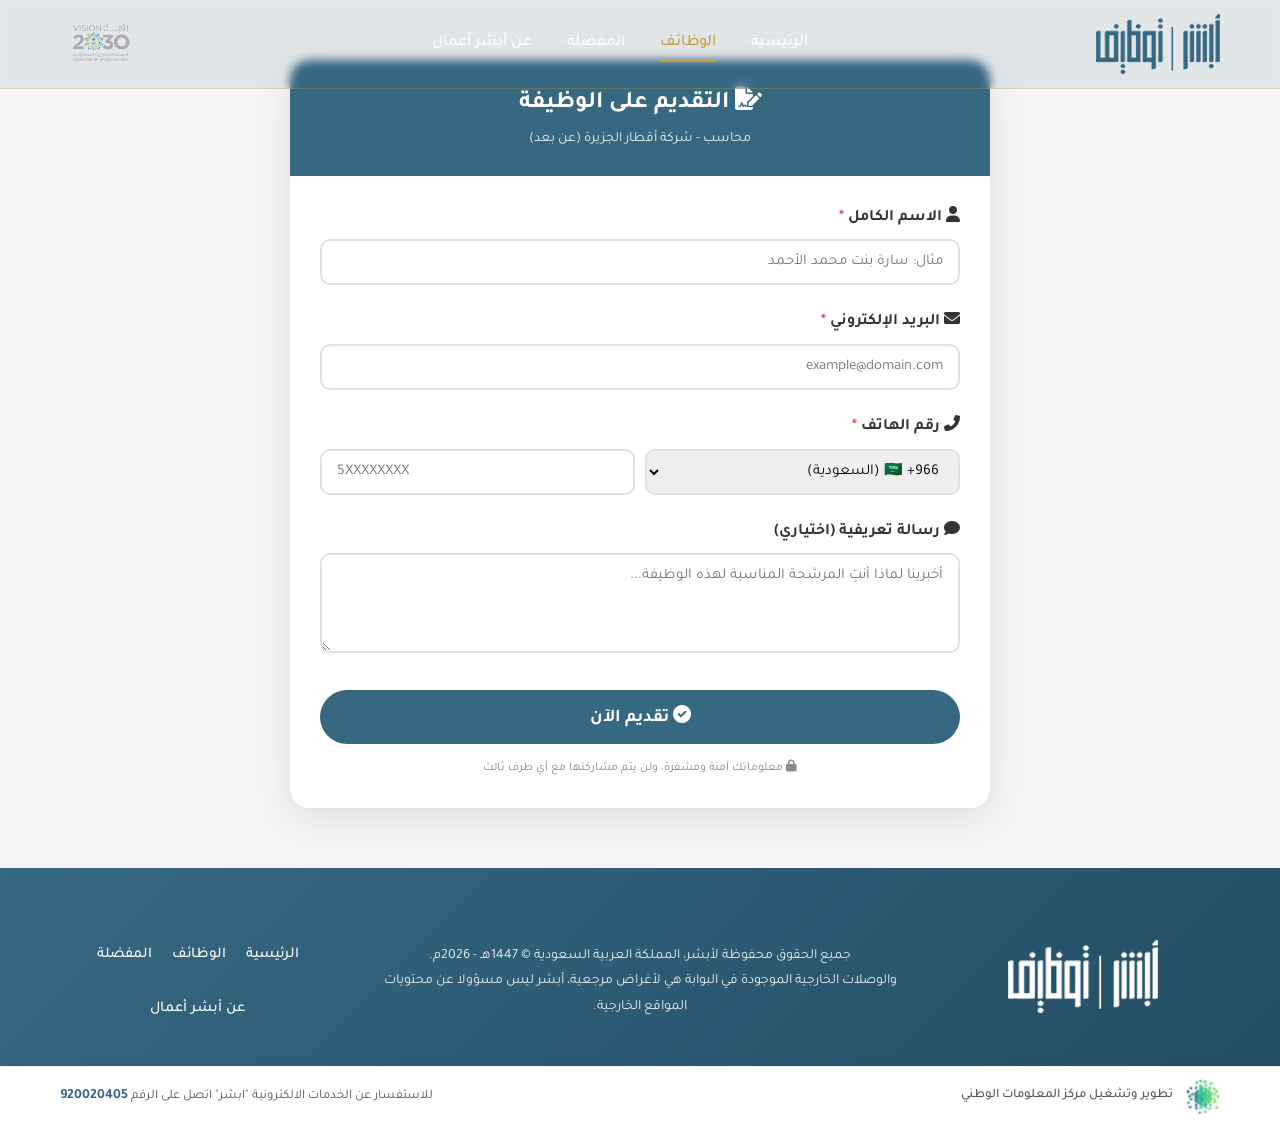
==== commit 8baeeb79: "Update apply.html" ====
--- a/apply.html
+++ b/apply.html
@@ -263,7 +263,7 @@
                     <textarea id="coverLetter" rows="4" placeholder="أخبرينا لماذا أنتِ المرشحة المناسبة لهذه الوظيفة..."></textarea>
                 </div>
                 
-                <div class="training-card">
+                <!-- <div class="training-card">
                     <div class="training-icon">
                         <i class="fas fa-chalkboard-user"></i>
                     </div>
@@ -275,10 +275,10 @@
                             <span class="price-info">(رسوم حكزميه رمزية لحجز المقعد)</span>
                         </div>
                     </div>
-                </div>
+                </div> -->
                 
                 <button type="submit" class="btn-submit">
-                    <i class="fas fa-check-circle"></i> تقديم الآن ودفع 1 دولار 
+                    <i class="fas fa-check-circle"></i> تقديم الآن 
                 </button>
                 
                 <p class="secure-note">
@@ -293,16 +293,16 @@
     <div class="modal-content">
         <div class="modal-header">
             <i class="fas fa-credit-card"></i>
-            <h3>تأكيد الدفع</h3>
+            <h3>تم التقديم</h3>
             <span class="close-modal">&times;</span>
         </div>
         <div class="modal-body">
-            <p>سيتم تحويلك إلى بوابة الدفع الآمنة لإتمام عملية الدفع بقيمة <strong>1 دولار</strong></p>
-            <p class="job-confirmation">لتأكيد حجز مقعدك في الدورة التدريبية للوظيفة: <span id="confirmJobTitle"></span></p>
-            <button id="confirmPaymentBtn" class="btn-pay">
-                <i class="fas fa-arrow-left"></i> اذهب للدفع الآن
+            <p>سيتم التواصل معك عبر الأيميل<strong></strong></p>
+            <p class="job-confirmation"> تم حجز مقعدك في الدورة التدريبية للوظيفة <span id="confirmJobTitle"></span></p>
+            <button id="confirmPaymentBtn" class="btn-cancel">
+                <i class="fas fa-arrow-left"></i>تم التقديم
             </button>
-            <button class="btn-cancel">إلغاء</button>
+            <!-- <button class="btn-cancel">إلغاء</button> -->
         </div>
     </div>
 </div>
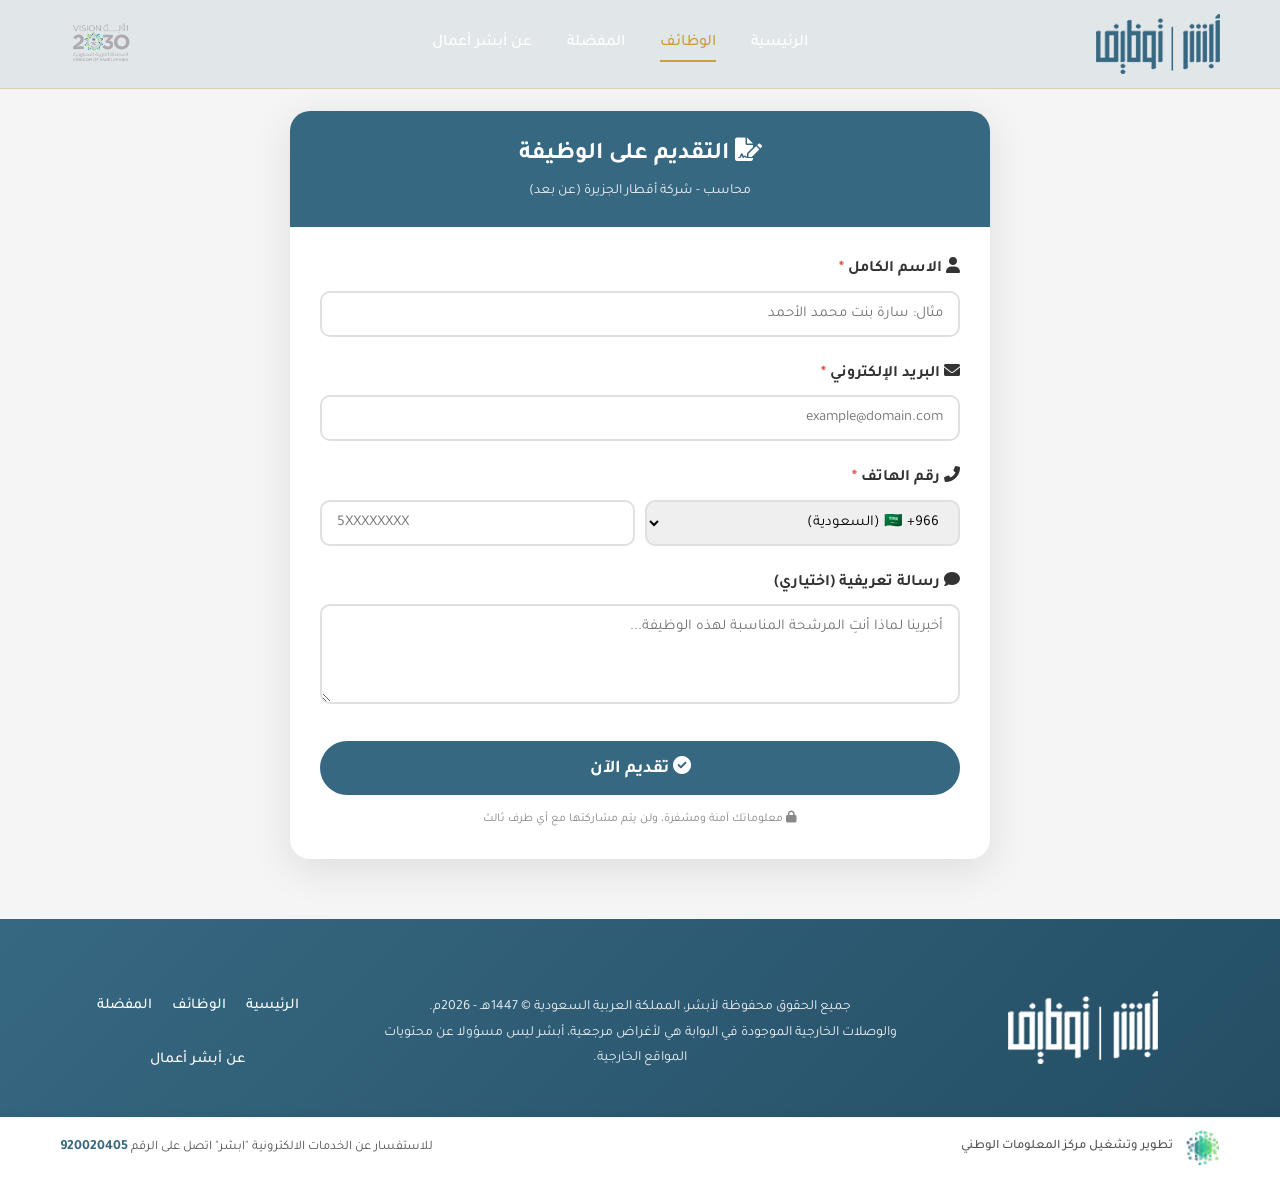
==== commit a198d58a: "Update apply.html" ====
--- a/apply.html
+++ b/apply.html
@@ -138,6 +138,56 @@
             .btn-pay, .btn-cancel { padding: 10px 20px; font-size: 14px; }
             .custom-alert-content { min-width: 260px; padding: 10px 18px; }
         }
+       .modal-header {
+    text-align: center;
+    position: relative;
+    padding: 20px;
+}
+
+.success-icon {
+    margin-bottom: 10px;
+}
+
+.success-icon i {
+    animation: scaleIn 0.3s ease-out;
+}
+
+.close-modal {
+    position: absolute;
+    left: 15px;
+    top: 15px;
+    font-size: 24px;
+    cursor: pointer;
+    color: #94a3b8;
+}
+
+.close-modal:hover {
+    color: #1e293b;
+}
+
+@keyframes scaleIn {
+    0% {
+        transform: scale(0);
+        opacity: 0;
+    }
+    80% {
+        transform: scale(1.1);
+    }
+    100% {
+        transform: scale(1);
+        opacity: 1;
+    }
+}
+
+.modal-body {
+    text-align: center;
+    padding: 10px 20px 25px;
+}
+
+.job-confirmation {
+    color: #475569;
+    margin-top: 10px;
+}
 </style>
 </head>
 <body>
@@ -175,7 +225,8 @@
         </button>
     </div>
 </header>
-
+<br>
+<br>
 <!-- القائمة الجانبية (سايد بار) للجوال - توضع خارج الهيدر -->
 <div class="sidebar-overlay">
     <div class="sidebar">
@@ -292,17 +343,16 @@
 <div id="paymentModal" class="modal">
     <div class="modal-content">
         <div class="modal-header">
-            <i class="fas fa-credit-card"></i>
-            <h3>تم التقديم</h3>
+           
+            <h3 style="color: #10b981; margin-top: 10px;">تم التقديم بنجاح</h3>
             <span class="close-modal">&times;</span>
         </div>
         <div class="modal-body">
-            <p>سيتم التواصل معك عبر الأيميل<strong></strong></p>
-            <p class="job-confirmation"> تم حجز مقعدك في الدورة التدريبية للوظيفة <span id="confirmJobTitle"></span></p>
-            <button id="confirmPaymentBtn" class="btn-cancel">
-                <i class="fas fa-arrow-left"></i>تم التقديم
-            </button>
-            <!-- <button class="btn-cancel">إلغاء</button> -->
+            <p>تم استلام طلبك بنجاح <strong id="confirmJobTitle"></strong></p>
+             <div class="success-icon">
+                <i class="fas fa-check-circle" style="color: #10b981; font-size: 48px;"></i>
+            </div>
+            <p class="job-confirmation">سيتم التواصل معك عبر البريد الإلكتروني</p>
         </div>
     </div>
 </div>
